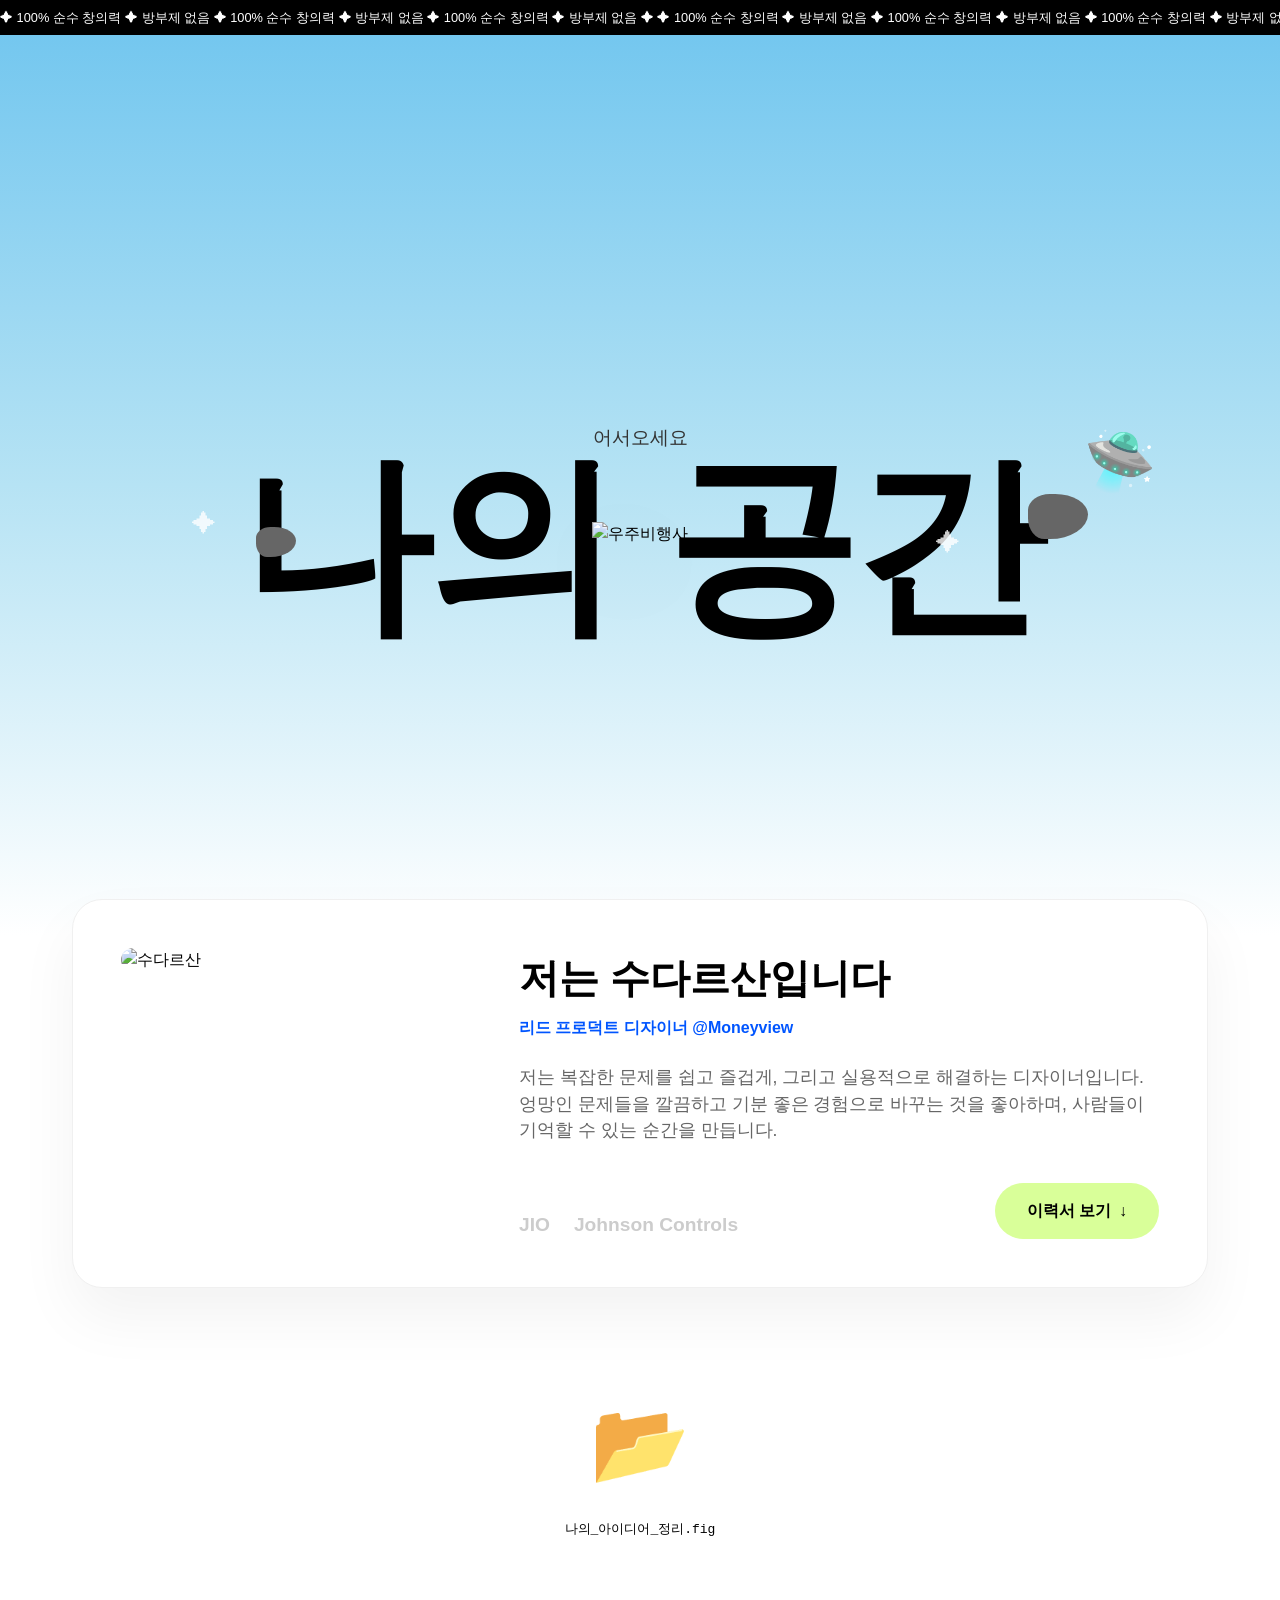
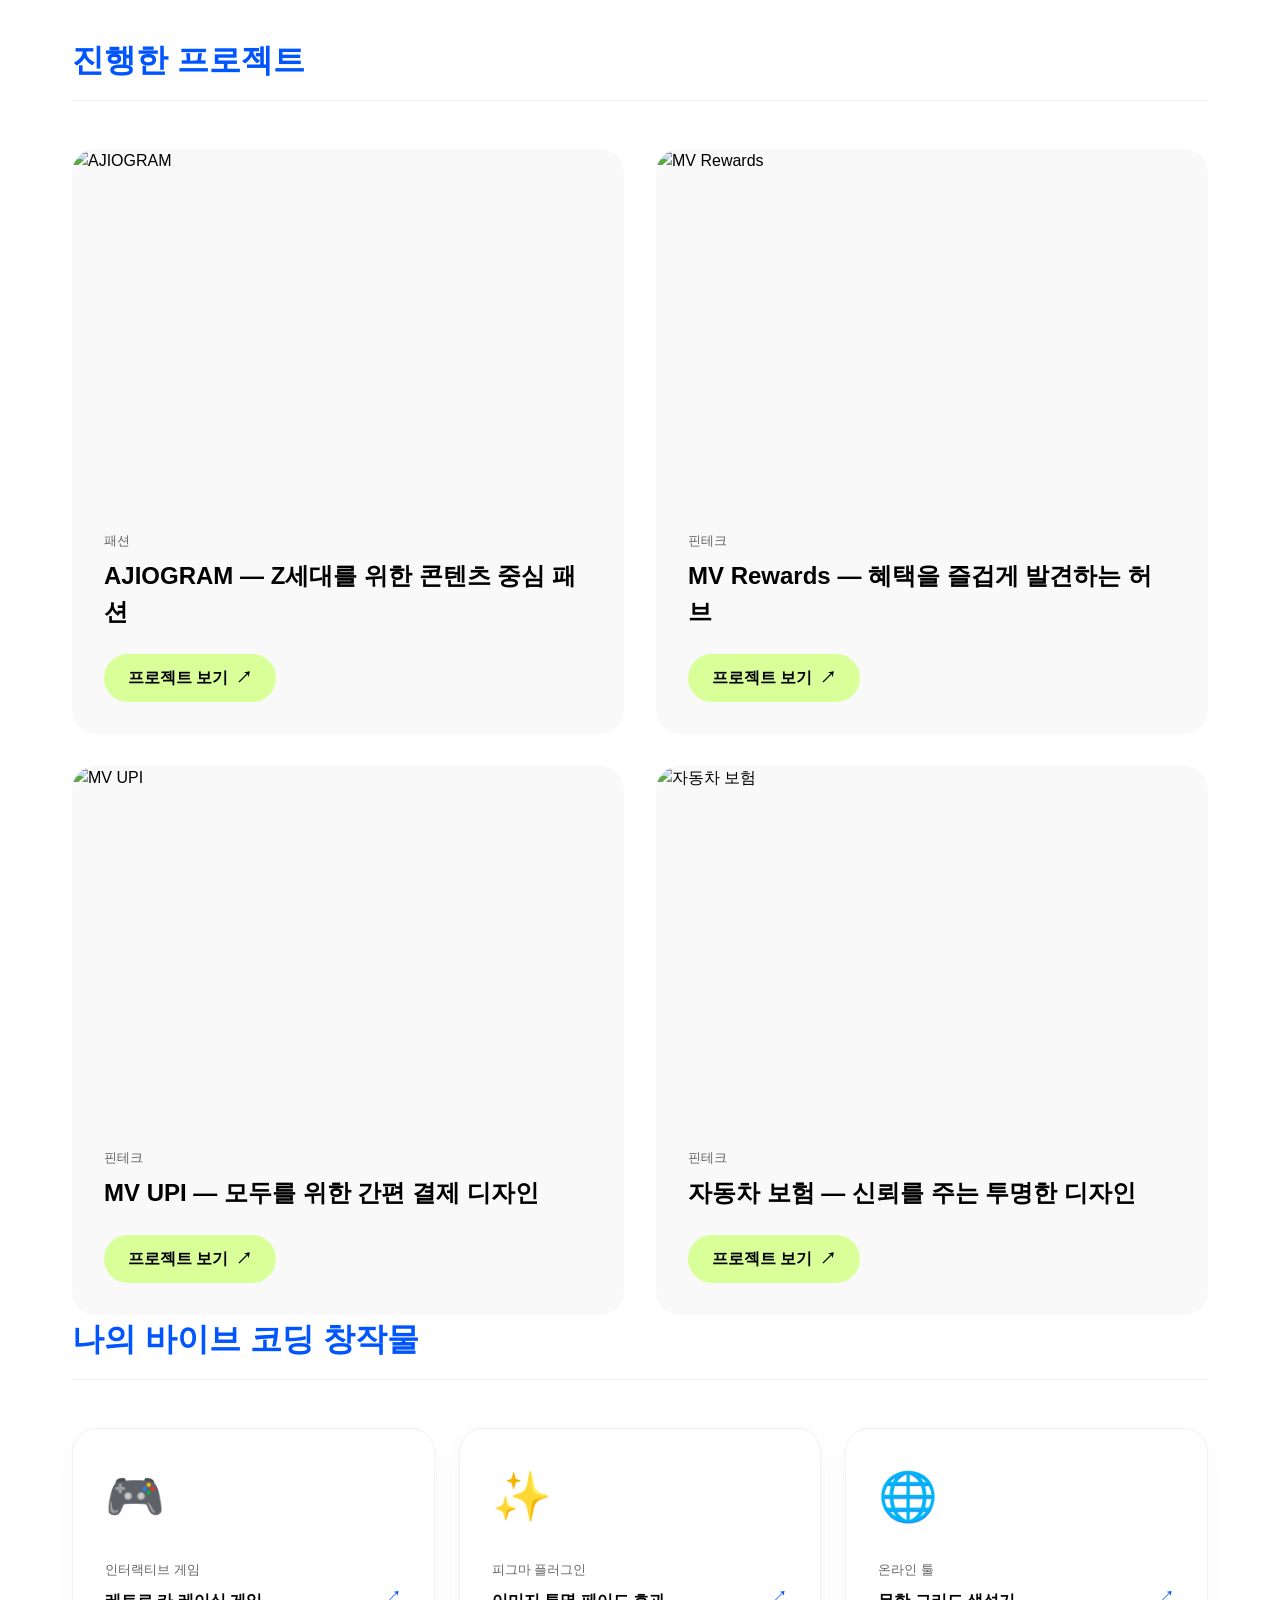
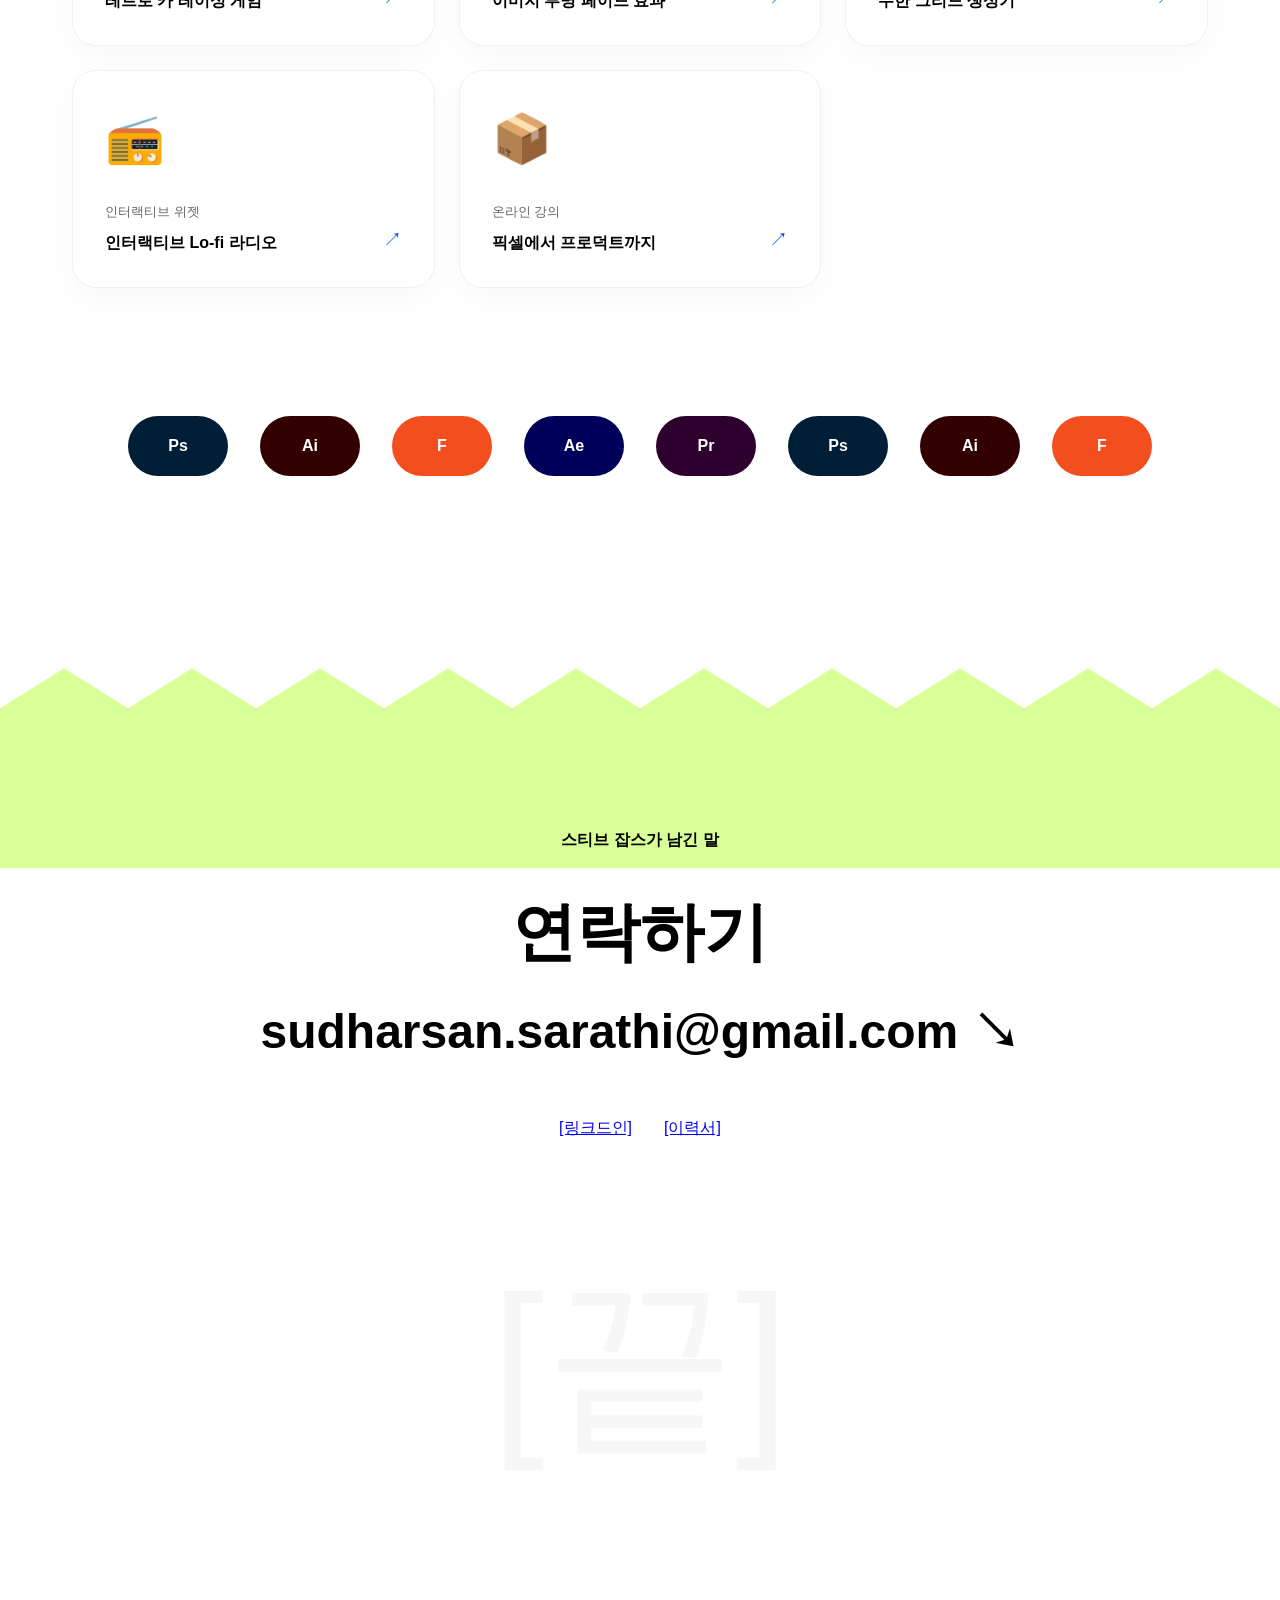
==== index.html @ d62a9621 "Initial commit" ====
<!DOCTYPE html>
<html lang="ko">
<head>
    <meta charset="UTF-8">
    <meta name="viewport" content="width=device-width, initial-scale=1.0">
    <title>수다르산 — 나의 공간</title>
    <!-- Fonts -->
    <link href="https://fonts.cdnfonts.com/css/gmarket-sans" rel="stylesheet">
    <link href="https://cdn.jsdelivr.net/npm/pretendard-std@1.3.9/dist/web/static/pretendard-std.min.css" rel="stylesheet">
    <link rel="stylesheet" href="css/style.css">
</head>
<body>
    <div class="top-marquee">
        <div class="marquee-content">
            ✦ 100% 순수 창의력 ✦ 방부제 없음 ✦ 100% 순수 창의력 ✦ 방부제 없음 ✦ 100% 순수 창의력 ✦ 방부제 없음 ✦
        </div>
    </div>

    <header class="hero">
        <div class="hero-bg">
            <!-- Background Layers -->
            <div class="sky-layer"></div>
            <div class="mountain-layer"></div>
            
            <div class="hero-content">
                <div class="welcome-text">어서오세요</div>
                <h1 class="main-title">나의 공간 <span class="ufo-icon">🛸</span></h1>
                
                <div class="astronaut-wrapper">
                    <img src="https://framerusercontent.com/images/7xW1Iq9jD9N8jXj7j9jD9N8jXj7.jpg" alt="우주비행사" class="astronaut-img">
                    <div class="floating-elements">
                        <div class="rock rock-1"></div>
                        <div class="rock rock-2"></div>
                        <div class="star star-1">✦</div>
                        <div class="star star-2">✦</div>
                    </div>
                </div>
            </div>
        </div>
    </header>

    <main class="content-wrapper">
        <!-- About Card -->
        <section class="about-section">
            <div class="about-card">
                <div class="profile-img-container">
                    <img src="https://framerusercontent.com/images/7xW1Iq9jD9N8jXj7j9jD9N8jXj7.jpg" alt="수다르산" class="profile-img">
                </div>
                <div class="about-info">
                    <h2>저는 수다르산입니다</h2>
                    <p class="role">리드 프로덕트 디자이너 @Moneyview</p>
                    <p class="bio">저는 복잡한 문제를 쉽고 즐겁게, 그리고 실용적으로 해결하는 디자이너입니다. 엉망인 문제들을 깔끔하고 기분 좋은 경험으로 바꾸는 것을 좋아하며, 사람들이 기억할 수 있는 순간을 만듭니다.</p>
                    <div class="about-footer">
                        <div class="partner-logos">
                            <span>JIO</span>
                            <span>Johnson Controls</span>
                        </div>
                        <a href="#" class="btn-resume">이력서 보기 <span class="icon">↓</span></a>
                    </div>
                </div>
            </div>
        </section>

        <!-- Folder Element -->
        <div class="folder-container">
            <div class="folder-icon">📂</div>
            <span class="folder-label">나의_아이디어_정리.fig</span>
        </div>

        <!-- Projects -->
        <section class="projects-section" id="work">
            <h2 class="section-title">진행한 프로젝트</h2>
            <div class="projects-grid">
                <div class="project-card">
                    <div class="project-image-wrapper">
                        <img src="https://images.unsplash.com/photo-1523275335684-37898b6baf30?auto=format&fit=crop&q=80&w=800" alt="AJIOGRAM">
                    </div>
                    <div class="project-details">
                        <span class="category">패션</span>
                        <h3>AJIOGRAM — Z세대를 위한 콘텐츠 중심 패션</h3>
                        <a href="#" class="btn-project">프로젝트 보기 <span class="icon">↗</span></a>
                    </div>
                </div>
                <div class="project-card">
                    <div class="project-image-wrapper">
                        <img src="https://images.unsplash.com/photo-1556742049-0cfed4f6a45d?auto=format&fit=crop&q=80&w=800" alt="MV Rewards">
                    </div>
                    <div class="project-details">
                        <span class="category">핀테크</span>
                        <h3>MV Rewards — 혜택을 즐겁게 발견하는 허브</h3>
                        <a href="#" class="btn-project">프로젝트 보기 <span class="icon">↗</span></a>
                    </div>
                </div>
                <!-- Row 2 -->
                <div class="project-card">
                    <div class="project-image-wrapper">
                        <img src="https://images.unsplash.com/photo-1563986768609-322da13575f3?auto=format&fit=crop&q=80&w=800" alt="MV UPI">
                    </div>
                    <div class="project-details">
                        <span class="category">핀테크</span>
                        <h3>MV UPI — 모두를 위한 간편 결제 디자인</h3>
                        <a href="#" class="btn-project">프로젝트 보기 <span class="icon">↗</span></a>
                    </div>
                </div>
                <div class="project-card">
                    <div class="project-image-wrapper">
                        <img src="https://images.unsplash.com/photo-1450101499163-c8848c66ca85?auto=format&fit=crop&q=80&w=800" alt="자동차 보험">
                    </div>
                    <div class="project-details">
                        <span class="category">핀테크</span>
                        <h3>자동차 보험 — 신뢰를 주는 투명한 디자인</h3>
                        <a href="#" class="btn-project">프로젝트 보기 <span class="icon">↗</span></a>
                    </div>
                </div>
            </div>
        </section>

        <!-- Creations -->
        <section class="creations-section">
            <h2 class="section-title">나의 바이브 코딩 창작물</h2>
            <div class="creations-grid">
                <div class="creation-card">
                    <div class="creation-img">🎮</div>
                    <span class="type">인터랙티브 게임</span>
                    <h4>레트로 카 레이싱 게임</h4>
                    <span class="icon-link">↗</span>
                </div>
                <div class="creation-card">
                    <div class="creation-img">✨</div>
                    <span class="type">피그마 플러그인</span>
                    <h4>이미지 투명 페이드 효과</h4>
                    <span class="icon-link">↗</span>
                </div>
                <div class="creation-card">
                    <div class="creation-img">🌐</div>
                    <span class="type">온라인 툴</span>
                    <h4>무한 그리드 생성기</h4>
                    <span class="icon-link">↗</span>
                </div>
                <div class="creation-card">
                    <div class="creation-img">📻</div>
                    <span class="type">인터랙티브 위젯</span>
                    <h4>인터랙티브 Lo-fi 라디오</h4>
                    <span class="icon-link">↗</span>
                </div>
                <div class="creation-card">
                    <div class="creation-img">📦</div>
                    <span class="type">온라인 강의</span>
                    <h4>픽셀에서 프로덕트까지</h4>
                    <span class="icon-link">↗</span>
                </div>
            </div>
        </section>

        <!-- Software Marquee -->
        <div class="software-marquee">
            <div class="curved-marquee">
                <div class="software-item ps">Ps</div>
                <div class="software-item ai">Ai</div>
                <div class="software-item figma">F</div>
                <div class="software-item ae">Ae</div>
                <div class="software-item pr">Pr</div>
                <div class="software-item ps">Ps</div>
                <div class="software-item ai">Ai</div>
                <div class="software-item figma">F</div>
            </div>
        </div>
    </main>

    <footer class="footer">
        <div class="footer-top-text">스티브 잡스가 남긴 말</div>
        <div class="footer-connect">
            <h2>연락하기</h2>
            <a href="mailto:sudharsan.sarathi@gmail.com" class="email-link">sudharsan.sarathi@gmail.com <span class="arrow">↘</span></a>
            <div class="footer-links">
                <a href="#">[링크드인]</a>
                <a href="#">[이력서]</a>
            </div>
        </div>
        <div class="footer-watermark">[끝]</div>
    </footer>

    <script src="js/script.js"></script>
</body>
</html>
---- css/style.css ----
:root {
    --bg-primary: #ffffff;
    --accent-blue: #0055FF;
    --accent-green: #D9FF99;
    --text-dark: #000000;
    --text-muted: #666666;
    --font-heading: 'Gmarket Sans', sans-serif;
    --font-body: 'Pretendard Std', sans-serif;
}

* {
    margin: 0;
    padding: 0;
    box-sizing: border-box;
    -webkit-font-smoothing: antialiased;
}

body {
    background-color: var(--bg-primary);
    color: var(--text-dark);
    font-family: var(--font-body);
    line-height: 1.5;
    overflow-x: hidden;
}

/* Top Marquee */
.top-marquee {
    background: #000;
    color: #fff;
    padding: 0.5rem 0;
    font-size: 0.8rem;
    overflow: hidden;
    white-space: nowrap;
}

.marquee-content {
    display: inline-block;
    animation: scroll 20s linear infinite;
}

@keyframes scroll {
    from { transform: translateX(0); }
    to { transform: translateX(-50%); }
}

/* Hero Section */
.hero {
    height: 100vh;
    position: relative;
    overflow: hidden;
    background: #A0D8EF; /* Sky color base */
}

.hero-bg {
    height: 100%;
    width: 100%;
    position: relative;
    display: flex;
    align-items: center;
    justify-content: center;
}

.sky-layer {
    position: absolute;
    top: 0;
    left: 0;
    width: 100%;
    height: 100%;
    background: linear-gradient(to bottom, #74C7EF 0%, #B6E3F4 50%, #ffffff 100%);
    z-index: 1;
}

.mountain-layer {
    position: absolute;
    bottom: 0;
    left: 0;
    width: 100%;
    height: 40%;
    background: url('https://framerusercontent.com/images/3tW8jXj7j9jD9N8jXj7j9jD9N8j.png') center bottom/cover no-repeat;
    z-index: 2;
    opacity: 0.8;
}

.hero-content {
    position: relative;
    z-index: 5;
    text-align: center;
    width: 100%;
}

.welcome-text {
    font-size: 1.2rem;
    font-weight: 500;
    margin-bottom: 1rem;
    color: #333;
}

.main-title {
    font-family: var(--font-heading);
    font-size: clamp(4rem, 15vw, 12rem);
    letter-spacing: -0.02em;
    line-height: 0.8;
    margin-bottom: 0;
    color: #000;
    position: relative;
    z-index: 4; /* Behind astronaut wrapper */
    pointer-events: none;
}

.ufo-icon {
    position: absolute;
    top: -20%;
    right: 10%;
    font-size: 0.3em;
    animation: ufo-float 4s ease-in-out infinite;
}

.astronaut-wrapper {
    position: relative;
    z-index: 6; /* In front of main-title */
    margin-top: -100px; /* Overlap with text */
}

.astronaut-img {
    width: clamp(250px, 40vw, 500px);
    height: auto;
    filter: drop-shadow(0 30px 50px rgba(0,0,0,0.15));
    animation: astronaut-float 6s ease-in-out infinite;
}

/* Floating Elements */
.floating-elements {
    position: absolute;
    top: 0;
    left: 0;
    width: 100%;
    height: 100%;
    pointer-events: none;
}

.rock {
    position: absolute;
    background: #666;
    border-radius: 40% 60% 70% 30% / 40% 50% 60% 50%;
}

.rock-1 {
    width: 40px;
    height: 30px;
    top: 20%;
    left: 20%;
    animation: rock-float 8s ease-in-out infinite;
}

.rock-2 {
    width: 60px;
    height: 45px;
    bottom: 30%;
    right: 15%;
    animation: rock-float 10s ease-in-out infinite reverse;
}

.star {
    position: absolute;
    color: #fff;
    font-size: 1.5rem;
    opacity: 0.8;
}

.star-1 { top: 10%; right: 25%; animation: pulse 3s ease-in-out infinite; }
.star-2 { bottom: 20%; left: 15%; animation: pulse 4s ease-in-out infinite 1s; }

/* Animations */
@keyframes astronaut-float {
    0%, 100% { transform: translateY(0) rotate(-2deg); }
    50% { transform: translateY(-30px) rotate(2deg); }
}

@keyframes ufo-float {
    0%, 100% { transform: translate(0, 0) rotate(-15deg); }
    33% { transform: translate(10px, -10px) rotate(-10deg); }
    66% { transform: translate(-10px, 5px) rotate(-20deg); }
}

@keyframes rock-float {
    0%, 100% { transform: translate(0, 0) scale(1); }
    50% { transform: translate(20px, -20px) scale(1.1); }
}

@keyframes pulse {
    0%, 100% { opacity: 0.3; transform: scale(0.8); }
    50% { opacity: 1; transform: scale(1.2); }
}

/* About Card */
.content-wrapper {
    max-width: 1200px;
    margin: 0 auto;
    padding: 4rem 2rem;
}

.about-section {
    margin-top: -100px;
    position: relative;
    z-index: 20;
}

.about-card {
    background: #fff;
    border-radius: 30px;
    padding: 3rem;
    display: grid;
    grid-template-columns: 350px 1fr;
    gap: 3rem;
    box-shadow: 0 30px 60px rgba(0,0,0,0.05);
    border: 1px solid #f0f0f0;
}

.profile-img-container img {
    width: 100%;
    height: 100%;
    object-fit: cover;
    border-radius: 20px;
}

.about-info h2 {
    font-family: var(--font-heading);
    font-size: 2.5rem;
    margin-bottom: 0.5rem;
}

.role {
    color: var(--accent-blue);
    font-weight: 600;
    margin-bottom: 1.5rem;
}

.bio {
    font-size: 1.1rem;
    color: var(--text-muted);
    margin-bottom: 2.5rem;
}

.about-footer {
    display: flex;
    justify-content: space-between;
    align-items: flex-end;
}

.partner-logos {
    display: flex;
    gap: 1.5rem;
    color: #ccc;
    font-weight: 700;
    font-size: 1.2rem;
}

.btn-resume {
    background: var(--accent-green);
    color: #000;
    padding: 1rem 2rem;
    border-radius: 100px;
    text-decoration: none;
    font-weight: 700;
    display: flex;
    align-items: center;
    gap: 0.5rem;
}

/* Folder Element */
.folder-container {
    display: flex;
    flex-direction: column;
    align-items: center;
    margin: 6rem 0;
}

.folder-icon {
    font-size: 5rem;
    margin-bottom: 1rem;
}

.folder-label {
    font-family: monospace;
    font-weight: 500;
}

/* Projects */
.section-title {
    font-family: var(--font-heading);
    color: var(--accent-blue);
    font-size: 2rem;
    margin-bottom: 3rem;
    border-bottom: 1px solid #eee;
    padding-bottom: 1rem;
}

.projects-grid {
    display: grid;
    grid-template-columns: 1fr 1fr;
    gap: 2rem;
}

.project-card {
    background: #f9f9f9;
    border-radius: 24px;
    overflow: hidden;
    transition: transform 0.3s ease;
}

.project-card:hover {
    transform: translateY(-10px);
}

.project-image-wrapper {
    height: 350px;
    overflow: hidden;
}

.project-image-wrapper img {
    width: 100%;
    height: 100%;
    object-fit: cover;
}

.project-details {
    padding: 2rem;
}

.category {
    font-size: 0.8rem;
    color: var(--text-muted);
    text-transform: uppercase;
    display: block;
    margin-bottom: 0.5rem;
}

.project-details h3 {
    font-family: var(--font-heading);
    font-size: 1.5rem;
    margin-bottom: 1.5rem;
}

.btn-project {
    background: var(--accent-green);
    color: #000;
    padding: 0.75rem 1.5rem;
    border-radius: 100px;
    text-decoration: none;
    font-weight: 700;
    display: inline-flex;
    align-items: center;
    gap: 0.5rem;
}

/* Creations */
.creations-grid {
    display: grid;
    grid-template-columns: repeat(3, 1fr);
    gap: 1.5rem;
}

.creation-card {
    background: #fff;
    padding: 2rem;
    border-radius: 24px;
    box-shadow: 0 10px 30px rgba(0,0,0,0.03);
    position: relative;
    border: 1px solid #f0f0f0;
}

.creation-img {
    font-size: 3rem;
    margin-bottom: 1.5rem;
}

.creation-card .type {
    font-size: 0.8rem;
    color: var(--text-muted);
}

.creation-card h4 {
    font-family: var(--font-heading);
    margin-top: 0.5rem;
}

.icon-link {
    position: absolute;
    bottom: 2rem;
    right: 2rem;
    font-size: 1.2rem;
    color: var(--accent-blue);
}

/* Software Marquee */
.software-marquee {
    margin: 8rem 0;
    overflow: hidden;
}

.curved-marquee {
    display: flex;
    justify-content: center;
    gap: 2rem;
    flex-wrap: nowrap;
    animation: scroll-software 30s linear infinite;
}

.software-item {
    min-width: 100px;
    height: 60px;
    border-radius: 100px;
    display: flex;
    align-items: center;
    justify-content: center;
    font-weight: 700;
    color: #fff;
}

.ps { background: #001E36; }
.ai { background: #330000; }
.figma { background: #F24E1E; }
.ae { background: #00005B; }
.pr { background: #2D002D; }

@keyframes scroll-software {
    from { transform: translateX(0); }
    to { transform: translateX(-50%); }
}

/* Footer */
.footer {
    background: #fff;
    padding: 10rem 2rem;
    text-align: center;
    position: relative;
}

.footer::before {
    content: '';
    position: absolute;
    top: 0;
    left: 0;
    width: 100%;
    height: 200px;
    background: var(--accent-green);
    clip-path: polygon(0 20%, 5% 0, 10% 20%, 15% 0, 20% 20%, 25% 0, 30% 20%, 35% 0, 40% 20%, 45% 0, 50% 20%, 55% 0, 60% 20%, 65% 0, 70% 20%, 75% 0, 80% 20%, 85% 0, 90% 20%, 95% 0, 100% 20%, 100% 100%, 0 100%);
    z-index: 1;
}

.footer-top-text {
    font-weight: 600;
    margin-bottom: 2rem;
    position: relative;
    z-index: 10;
}

.footer-connect {
    position: relative;
    z-index: 10;
}

.footer-connect h2 {
    font-family: var(--font-heading);
    font-size: 4rem;
    margin-bottom: 1rem;
}

.email-link {
    font-size: clamp(1.5rem, 4vw, 3rem);
    color: #000;
    text-decoration: none;
    font-weight: 700;
    display: block;
    margin-bottom: 3rem;
}

.footer-links {
    display: flex;
    justify-content: center;
    gap: 2rem;
    color: var(--text-muted);
}

.footer-watermark {
    font-family: var(--font-heading);
    font-size: 15vw;
    color: rgba(0,0,0,0.03);
    text-transform: uppercase;
    margin-top: 5rem;
    user-select: none;
}

/* Responsive */
@media (max-width: 900px) {
    .about-card { grid-template-columns: 1fr; }
    .projects-grid { grid-template-columns: 1fr; }
    .creations-grid { grid-template-columns: 1fr 1fr; }
}
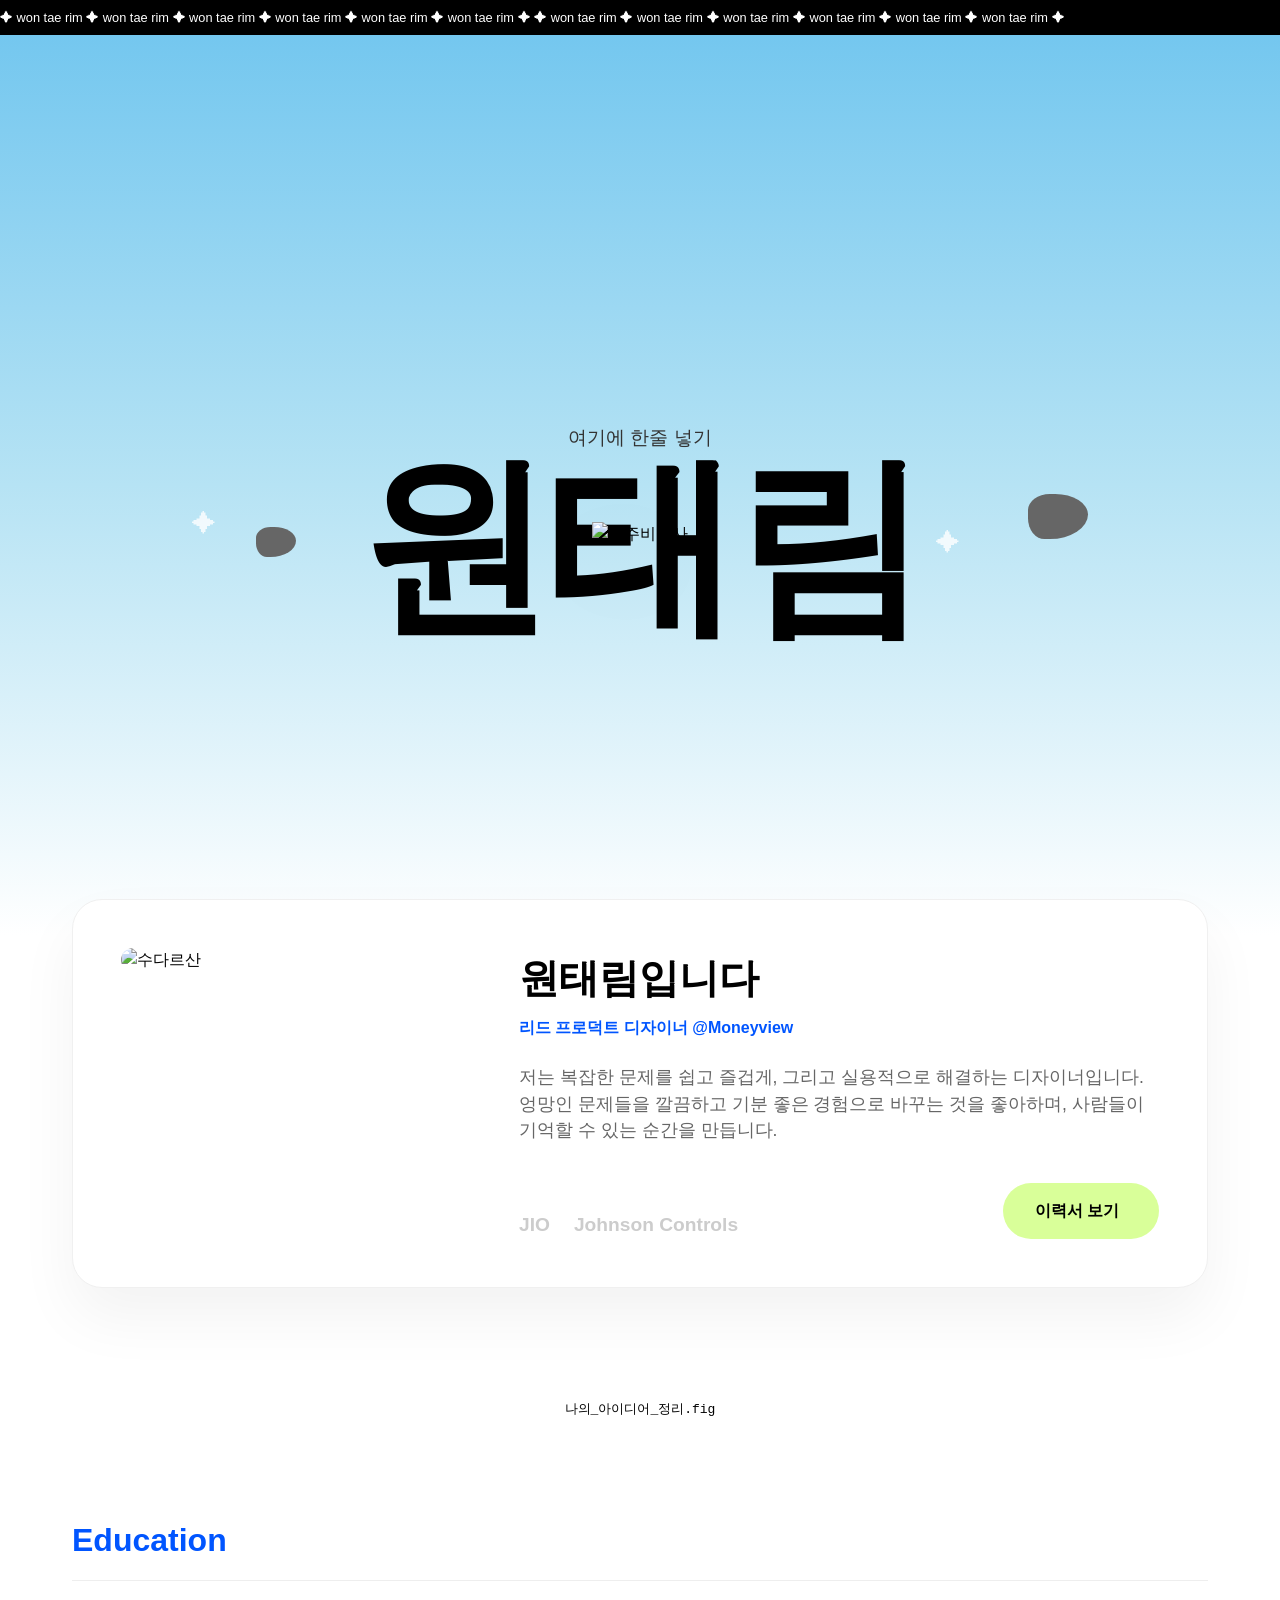
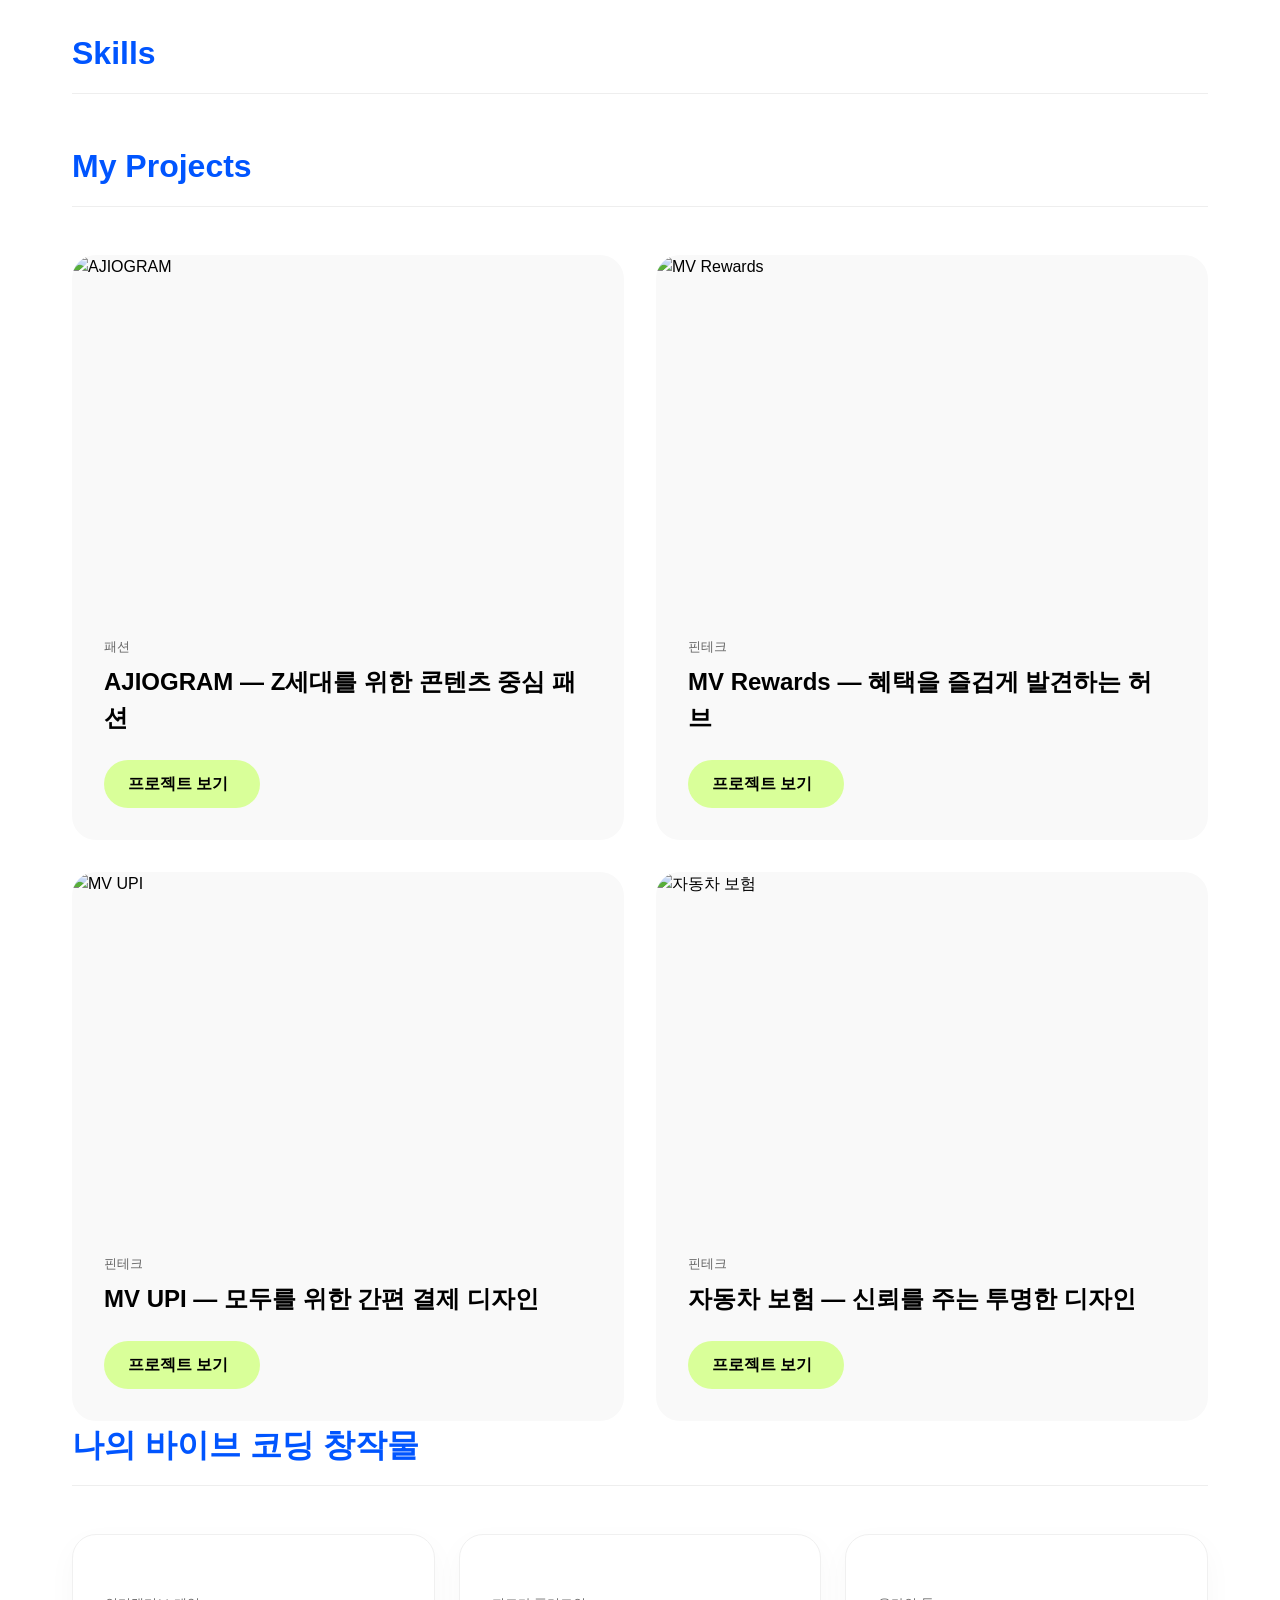
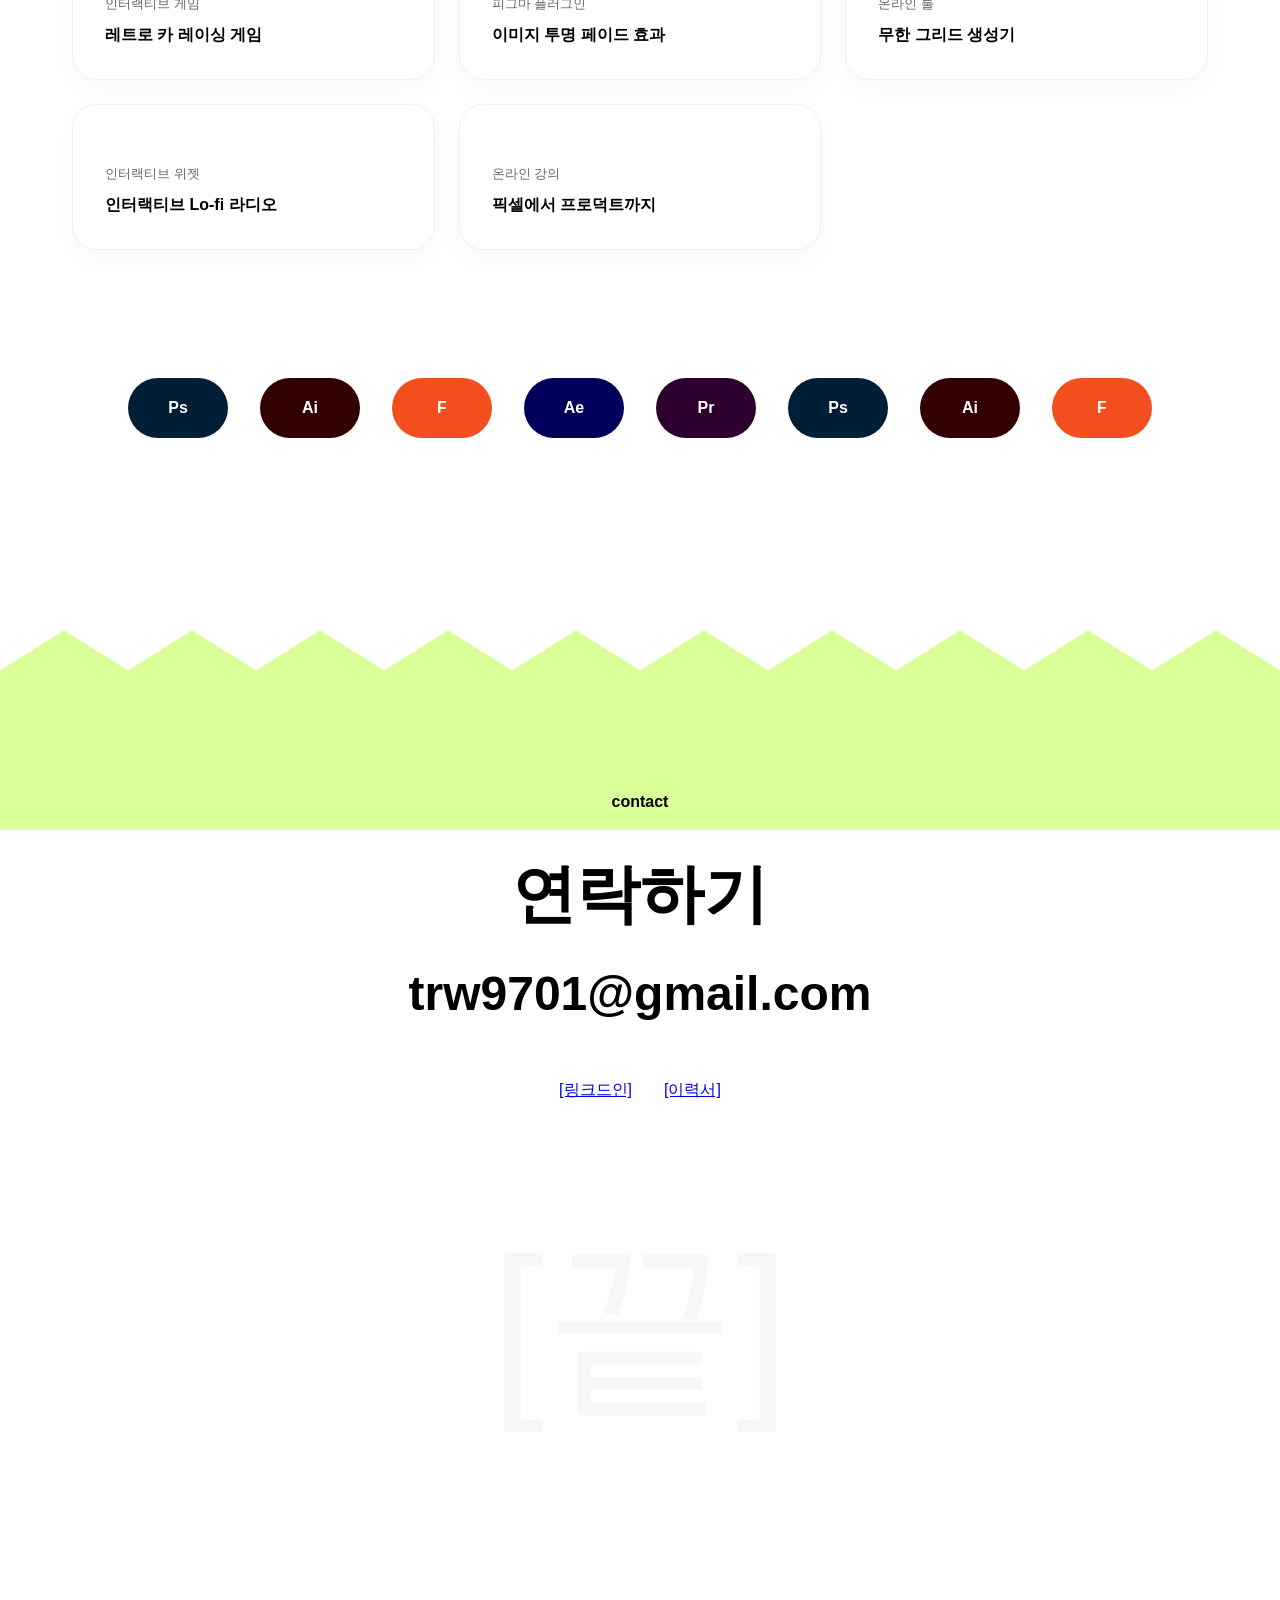
==== commit ad30cce1: "Update GEMINI.md to Korean and replace icons with Font Awesome 7.0.1" ====
--- a/index.html
+++ b/index.html
@@ -3,16 +3,17 @@
 <head>
     <meta charset="UTF-8">
     <meta name="viewport" content="width=device-width, initial-scale=1.0">
-    <title>수다르산 — 나의 공간</title>
+    <title>won tae rim portfolio</title>
     <!-- Fonts -->
     <link href="https://fonts.cdnfonts.com/css/gmarket-sans" rel="stylesheet">
     <link href="https://cdn.jsdelivr.net/npm/pretendard-std@1.3.9/dist/web/static/pretendard-std.min.css" rel="stylesheet">
+    <link rel="stylesheet" href="https://cdnjs.cloudflare.com/ajax/libs/font-awesome/7.0.1/css/all.min.css">
     <link rel="stylesheet" href="css/style.css">
 </head>
 <body>
     <div class="top-marquee">
         <div class="marquee-content">
-            ✦ 100% 순수 창의력 ✦ 방부제 없음 ✦ 100% 순수 창의력 ✦ 방부제 없음 ✦ 100% 순수 창의력 ✦ 방부제 없음 ✦
+            ✦ won tae rim ✦ won tae rim ✦ won tae rim ✦ won tae rim ✦ won tae rim ✦ won tae rim ✦
         </div>
     </div>
 
@@ -23,8 +24,8 @@
             <div class="mountain-layer"></div>
             
             <div class="hero-content">
-                <div class="welcome-text">어서오세요</div>
-                <h1 class="main-title">나의 공간 <span class="ufo-icon">🛸</span></h1>
+                <div class="welcome-text">여기에 한줄 넣기</div>
+                <h1 class="main-title">원태림 <span class="ufo-icon"><i class="fa-solid fa-user-astronaut"></i></span></h1>
                 
                 <div class="astronaut-wrapper">
                     <img src="https://framerusercontent.com/images/7xW1Iq9jD9N8jXj7j9jD9N8jXj7.jpg" alt="우주비행사" class="astronaut-img">
@@ -39,15 +40,15 @@
         </div>
     </header>
 
+    <!-- About Card  소개글-->
     <main class="content-wrapper">
-        <!-- About Card -->
         <section class="about-section">
             <div class="about-card">
                 <div class="profile-img-container">
                     <img src="https://framerusercontent.com/images/7xW1Iq9jD9N8jXj7j9jD9N8jXj7.jpg" alt="수다르산" class="profile-img">
                 </div>
                 <div class="about-info">
-                    <h2>저는 수다르산입니다</h2>
+                    <h2>원태림입니다</h2>
                     <p class="role">리드 프로덕트 디자이너 @Moneyview</p>
                     <p class="bio">저는 복잡한 문제를 쉽고 즐겁게, 그리고 실용적으로 해결하는 디자이너입니다. 엉망인 문제들을 깔끔하고 기분 좋은 경험으로 바꾸는 것을 좋아하며, 사람들이 기억할 수 있는 순간을 만듭니다.</p>
                     <div class="about-footer">
@@ -55,7 +56,7 @@
                             <span>JIO</span>
                             <span>Johnson Controls</span>
                         </div>
-                        <a href="#" class="btn-resume">이력서 보기 <span class="icon">↓</span></a>
+                        <a href="#" class="btn-resume">이력서 보기 <span class="icon"><i class="fa-solid fa-download"></i></span></a>
                     </div>
                 </div>
             </div>
@@ -63,13 +64,25 @@
 
         <!-- Folder Element -->
         <div class="folder-container">
-            <div class="folder-icon">📂</div>
+            <div class="folder-icon"><i class="fa-solid fa-folder-open"></i></div>
             <span class="folder-label">나의_아이디어_정리.fig</span>
+        </div>
+        
+        <!-- education -->
+        <div class="edu">
+            <h2 class="section-title">Education</h2>
+            
+        </div>
+
+        <!-- skills -->
+        <div class="skill">
+            <h2 class="section-title">Skills</h2>
+
         </div>
 
         <!-- Projects -->
         <section class="projects-section" id="work">
-            <h2 class="section-title">진행한 프로젝트</h2>
+            <h2 class="section-title">My Projects</h2>
             <div class="projects-grid">
                 <div class="project-card">
                     <div class="project-image-wrapper">
@@ -78,7 +91,7 @@
                     <div class="project-details">
                         <span class="category">패션</span>
                         <h3>AJIOGRAM — Z세대를 위한 콘텐츠 중심 패션</h3>
-                        <a href="#" class="btn-project">프로젝트 보기 <span class="icon">↗</span></a>
+                        <a href="#" class="btn-project">프로젝트 보기 <span class="icon"><i class="fa-solid fa-arrow-up-right-from-square"></i></span></a>
                     </div>
                 </div>
                 <div class="project-card">
@@ -88,7 +101,7 @@
                     <div class="project-details">
                         <span class="category">핀테크</span>
                         <h3>MV Rewards — 혜택을 즐겁게 발견하는 허브</h3>
-                        <a href="#" class="btn-project">프로젝트 보기 <span class="icon">↗</span></a>
+                        <a href="#" class="btn-project">프로젝트 보기 <span class="icon"><i class="fa-solid fa-arrow-up-right-from-square"></i></span></a>
                     </div>
                 </div>
                 <!-- Row 2 -->
@@ -99,7 +112,7 @@
                     <div class="project-details">
                         <span class="category">핀테크</span>
                         <h3>MV UPI — 모두를 위한 간편 결제 디자인</h3>
-                        <a href="#" class="btn-project">프로젝트 보기 <span class="icon">↗</span></a>
+                        <a href="#" class="btn-project">프로젝트 보기 <span class="icon"><i class="fa-solid fa-arrow-up-right-from-square"></i></span></a>
                     </div>
                 </div>
                 <div class="project-card">
@@ -109,7 +122,7 @@
                     <div class="project-details">
                         <span class="category">핀테크</span>
                         <h3>자동차 보험 — 신뢰를 주는 투명한 디자인</h3>
-                        <a href="#" class="btn-project">프로젝트 보기 <span class="icon">↗</span></a>
+                        <a href="#" class="btn-project">프로젝트 보기 <span class="icon"><i class="fa-solid fa-arrow-up-right-from-square"></i></span></a>
                     </div>
                 </div>
             </div>
@@ -120,34 +133,34 @@
             <h2 class="section-title">나의 바이브 코딩 창작물</h2>
             <div class="creations-grid">
                 <div class="creation-card">
-                    <div class="creation-img">🎮</div>
+                    <div class="creation-img"><i class="fa-solid fa-gamepad"></i></div>
                     <span class="type">인터랙티브 게임</span>
                     <h4>레트로 카 레이싱 게임</h4>
-                    <span class="icon-link">↗</span>
+                    <span class="icon-link"><i class="fa-solid fa-arrow-up-right-from-square"></i></span>
                 </div>
                 <div class="creation-card">
-                    <div class="creation-img">✨</div>
+                    <div class="creation-img"><i class="fa-solid fa-wand-sparkles"></i></div>
                     <span class="type">피그마 플러그인</span>
                     <h4>이미지 투명 페이드 효과</h4>
-                    <span class="icon-link">↗</span>
+                    <span class="icon-link"><i class="fa-solid fa-arrow-up-right-from-square"></i></span>
                 </div>
                 <div class="creation-card">
-                    <div class="creation-img">🌐</div>
+                    <div class="creation-img"><i class="fa-solid fa-globe"></i></div>
                     <span class="type">온라인 툴</span>
                     <h4>무한 그리드 생성기</h4>
-                    <span class="icon-link">↗</span>
+                    <span class="icon-link"><i class="fa-solid fa-arrow-up-right-from-square"></i></span>
                 </div>
                 <div class="creation-card">
-                    <div class="creation-img">📻</div>
+                    <div class="creation-img"><i class="fa-solid fa-radio"></i></div>
                     <span class="type">인터랙티브 위젯</span>
                     <h4>인터랙티브 Lo-fi 라디오</h4>
-                    <span class="icon-link">↗</span>
+                    <span class="icon-link"><i class="fa-solid fa-arrow-up-right-from-square"></i></span>
                 </div>
                 <div class="creation-card">
-                    <div class="creation-img">📦</div>
+                    <div class="creation-img"><i class="fa-solid fa-box-archive"></i></div>
                     <span class="type">온라인 강의</span>
                     <h4>픽셀에서 프로덕트까지</h4>
-                    <span class="icon-link">↗</span>
+                    <span class="icon-link"><i class="fa-solid fa-arrow-up-right-from-square"></i></span>
                 </div>
             </div>
         </section>
@@ -168,10 +181,10 @@
     </main>
 
     <footer class="footer">
-        <div class="footer-top-text">스티브 잡스가 남긴 말</div>
+        <div class="footer-top-text">contact</div>
         <div class="footer-connect">
             <h2>연락하기</h2>
-            <a href="mailto:sudharsan.sarathi@gmail.com" class="email-link">sudharsan.sarathi@gmail.com <span class="arrow">↘</span></a>
+            <a href="mailto:sudharsan.sarathi@gmail.com" class="email-link">trw9701@gmail.com <span class="arrow"><i class="fa-solid fa-arrow-down"></i></span></a>
             <div class="footer-links">
                 <a href="#">[링크드인]</a>
                 <a href="#">[이력서]</a>
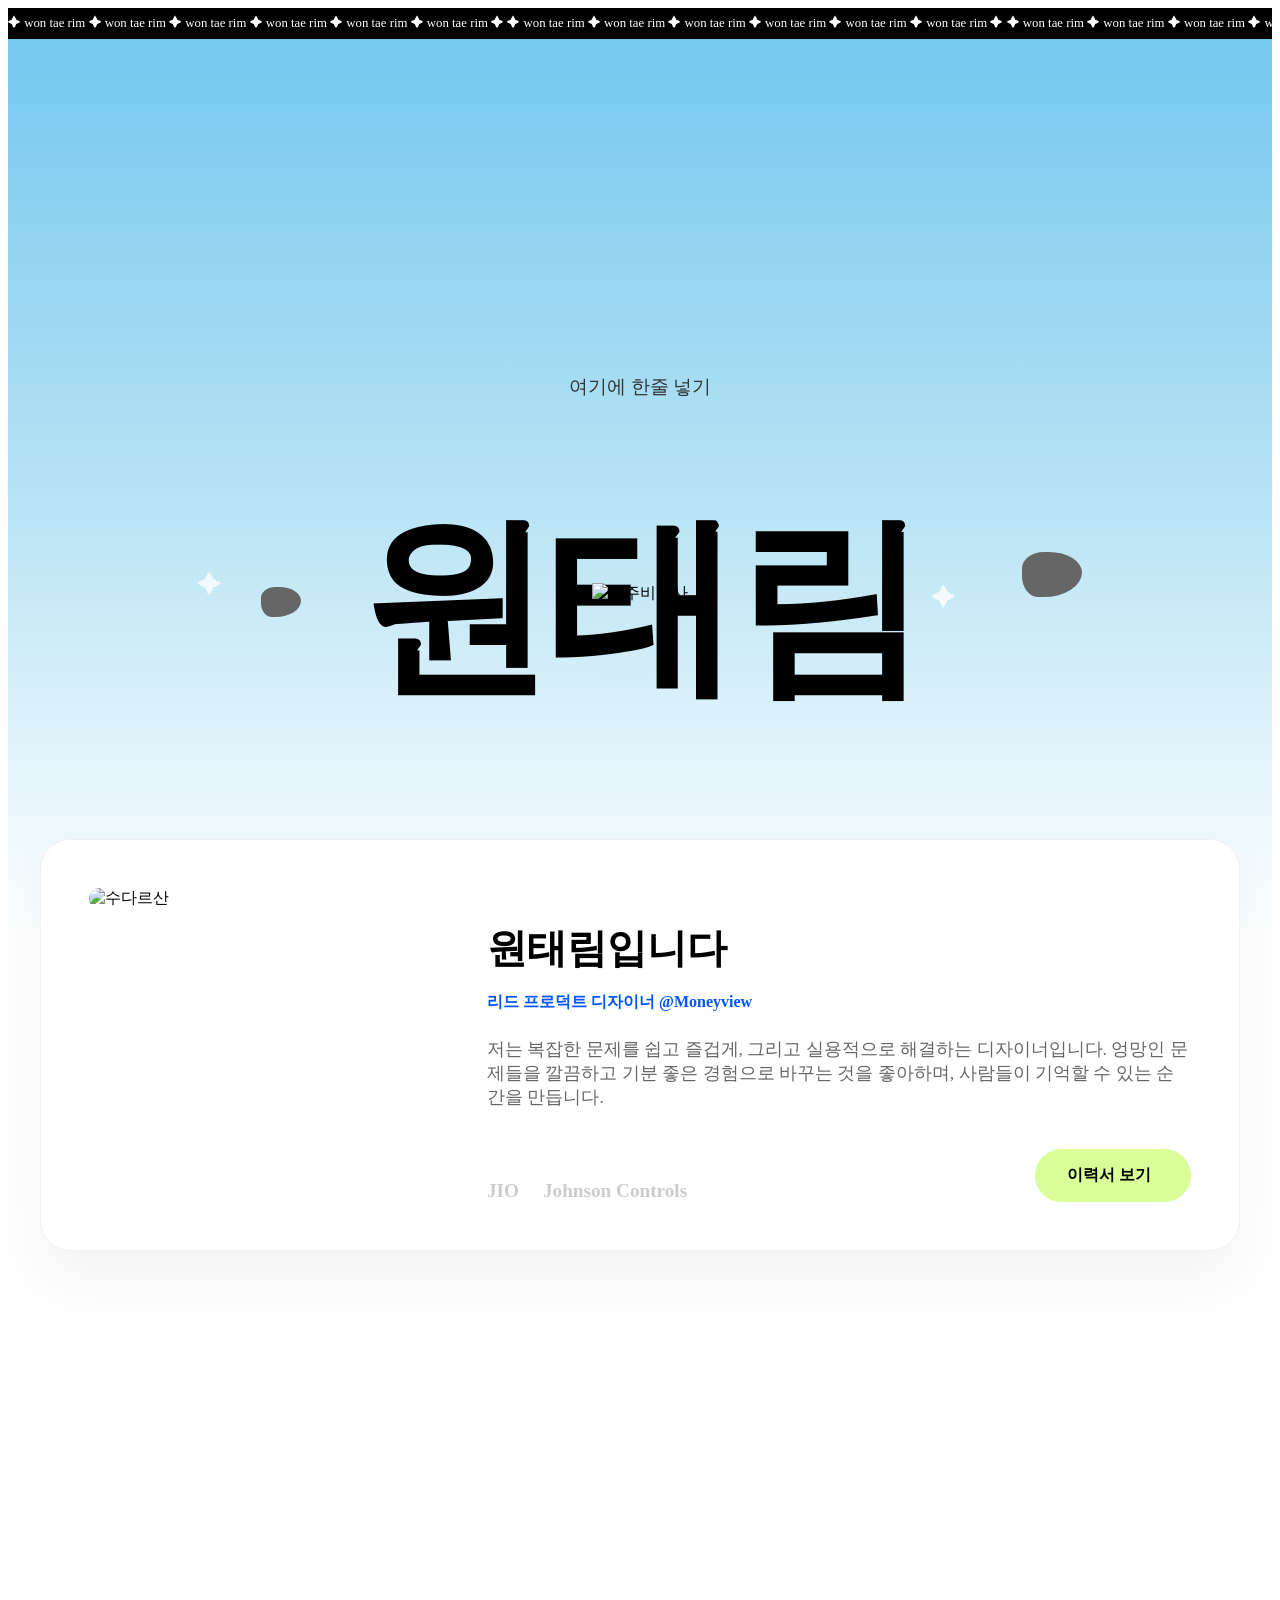
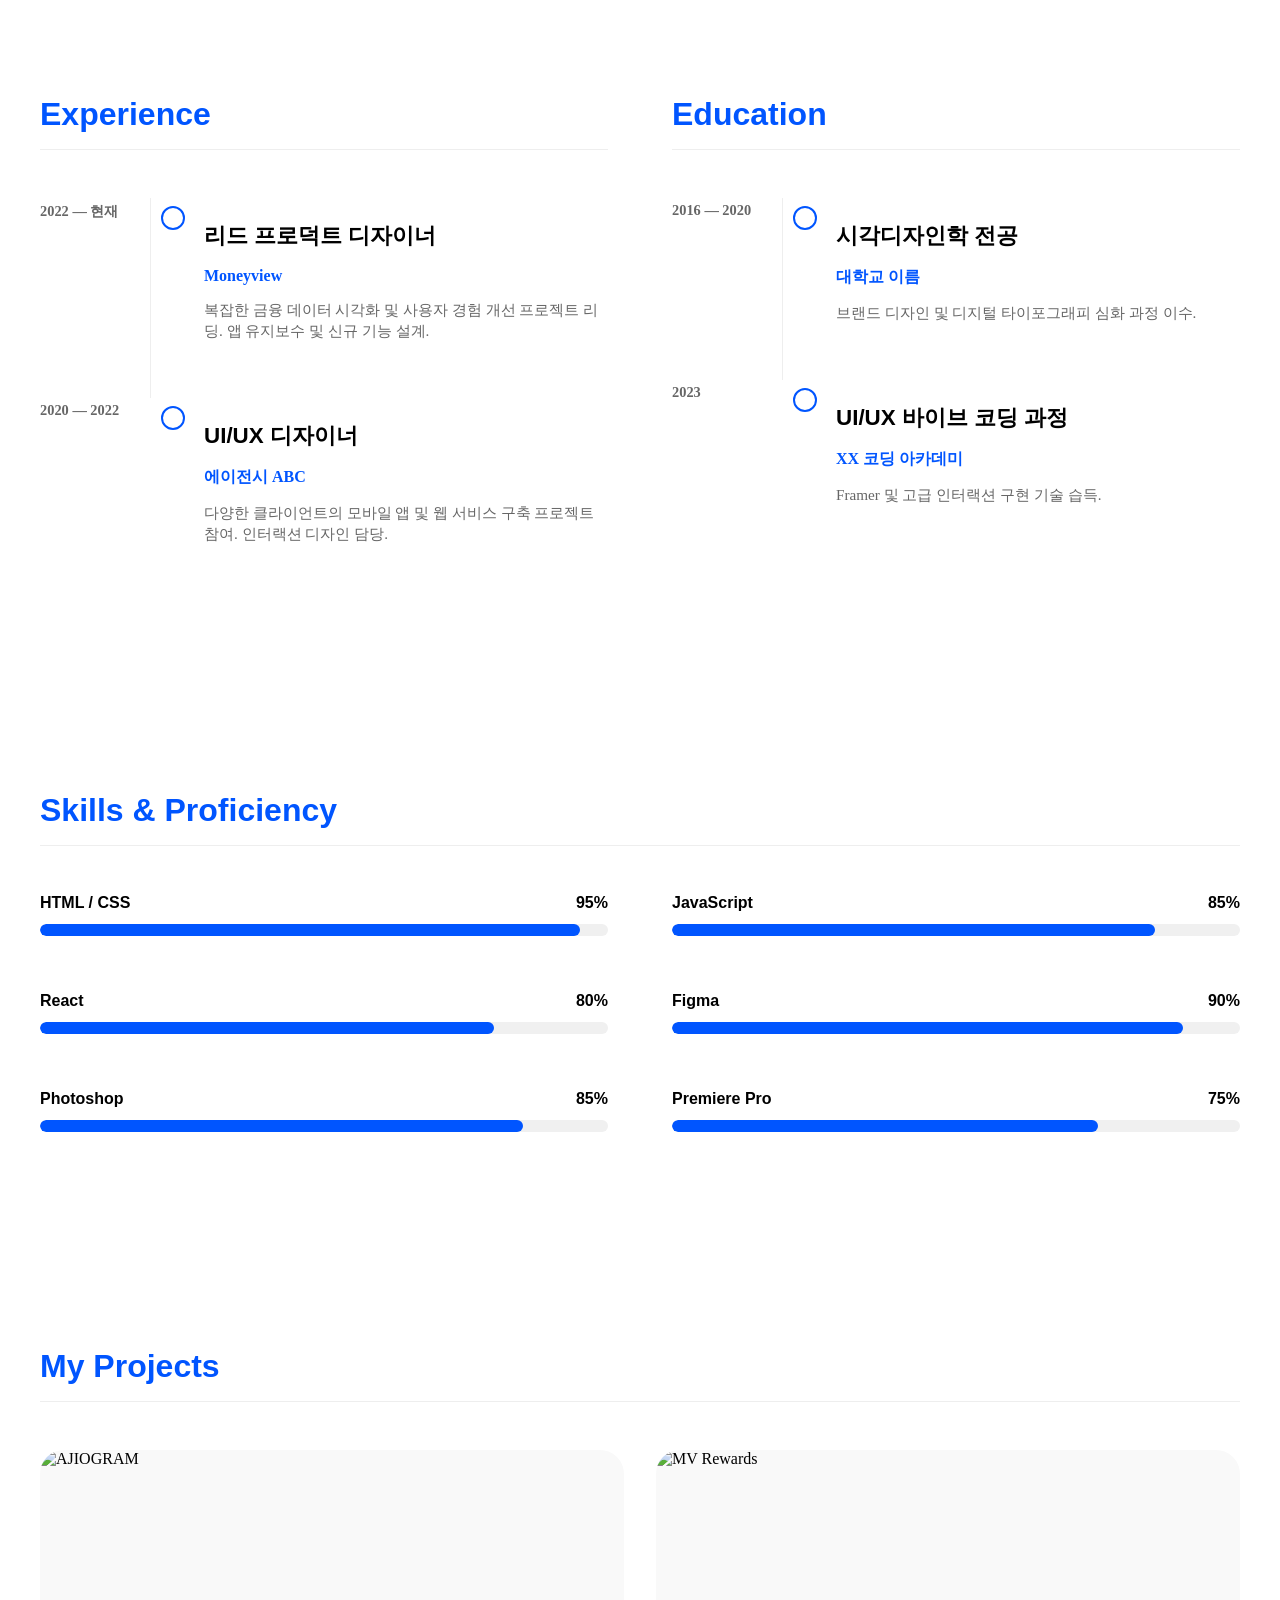
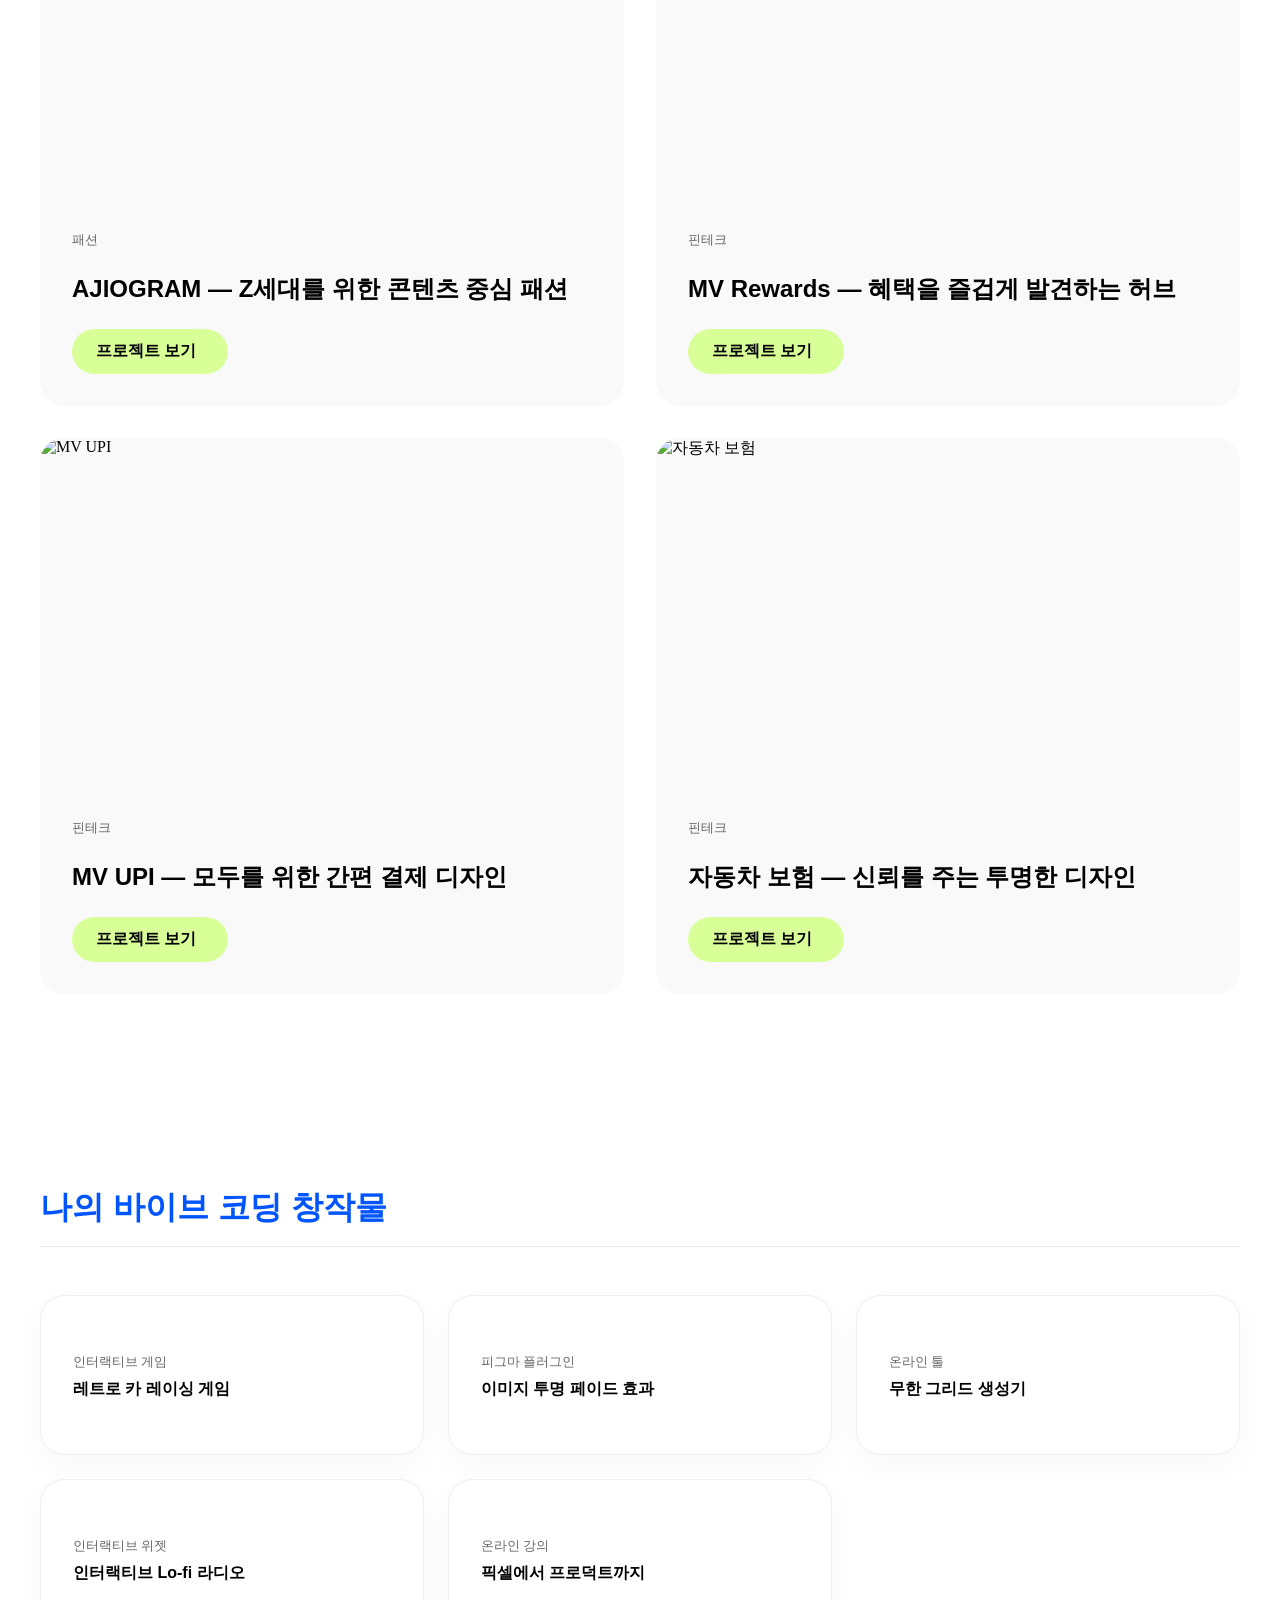
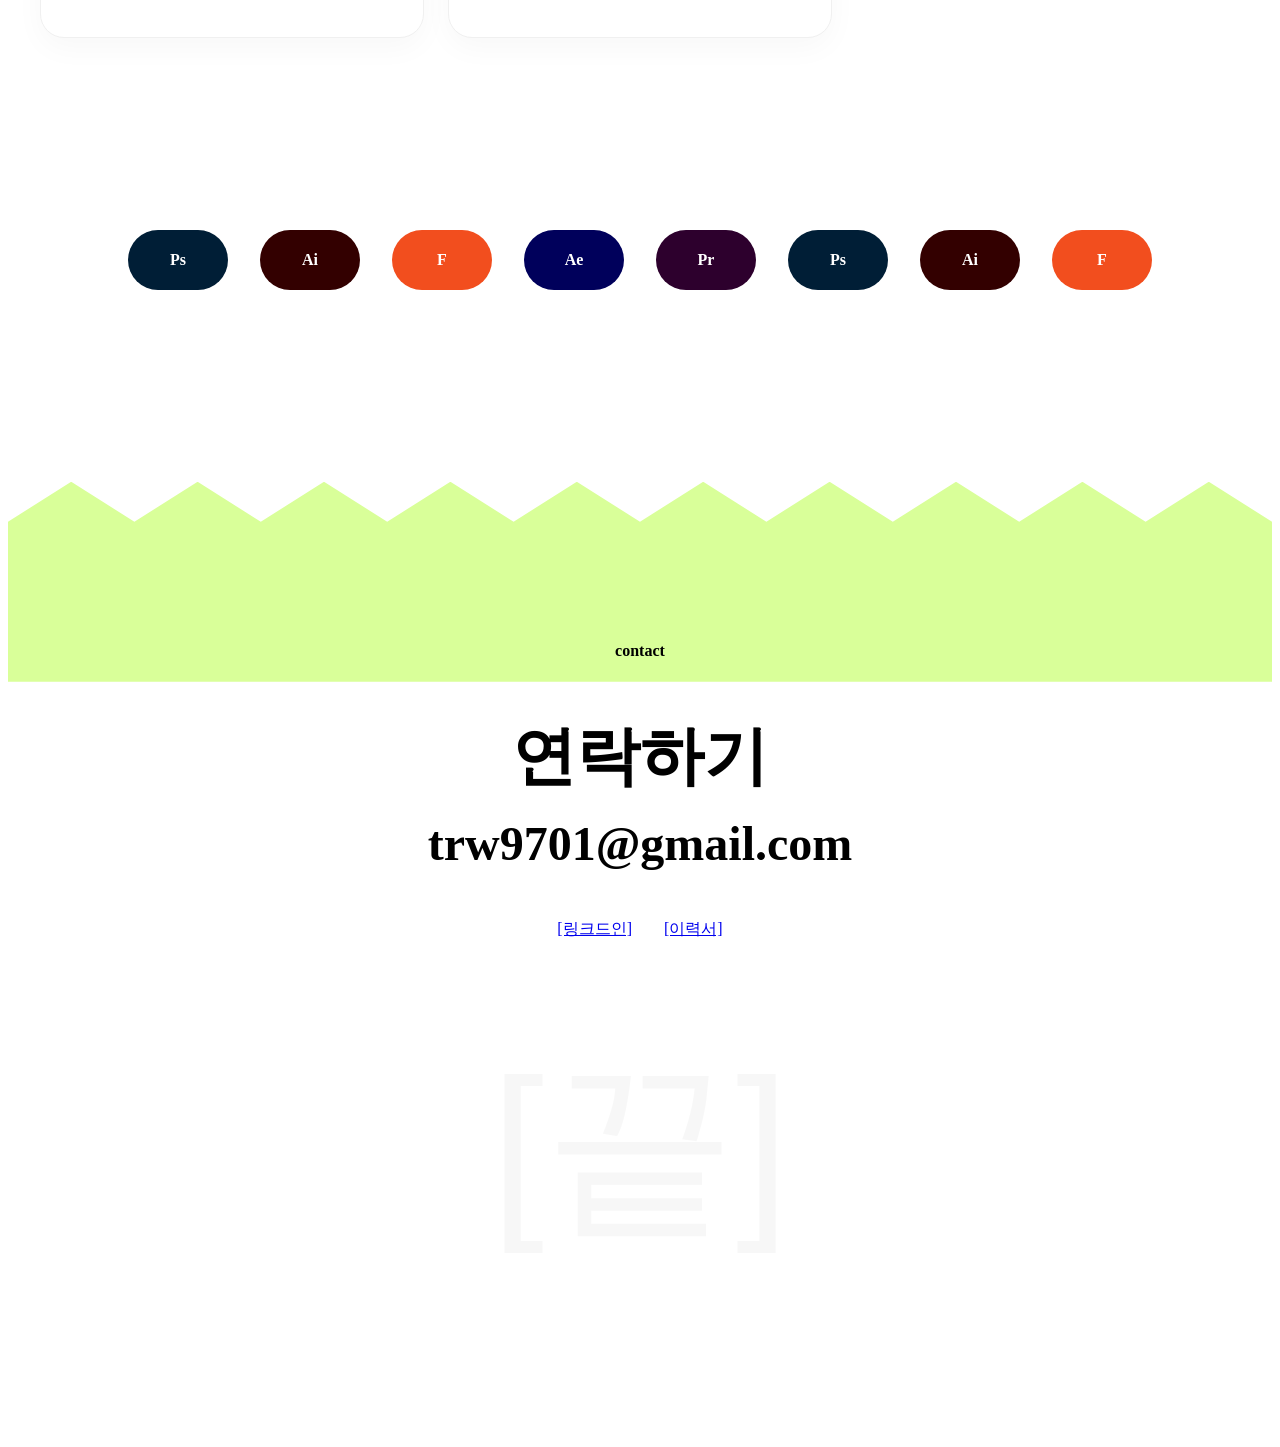
==== commit 29d15076: "Enhance resume and skills sections with scroll-reveal animations and standardized spacing" ====
--- a/index.html
+++ b/index.html
@@ -68,17 +68,113 @@
             <span class="folder-label">나의_아이디어_정리.fig</span>
         </div>
         
-        <!-- education -->
-        <div class="edu">
-            <h2 class="section-title">Education</h2>
-            
-        </div>
+        <!-- Experience & Education -->
+        <section class="resume-section">
+            <div class="resume-grid">
+                <!-- Experience -->
+                <div class="resume-column">
+                    <h2 class="section-title"><i class="fa-solid fa-briefcase"></i> Experience</h2>
+                    <div class="resume-item">
+                        <div class="resume-date">2022 — 현재</div>
+                        <div class="resume-content">
+                            <h3>리드 프로덕트 디자이너</h3>
+                            <p class="company">Moneyview</p>
+                            <p class="desc">복잡한 금융 데이터 시각화 및 사용자 경험 개선 프로젝트 리딩. 앱 유지보수 및 신규 기능 설계.</p>
+                        </div>
+                    </div>
+                    <div class="resume-item">
+                        <div class="resume-date">2020 — 2022</div>
+                        <div class="resume-content">
+                            <h3>UI/UX 디자이너</h3>
+                            <p class="company">에이전시 ABC</p>
+                            <p class="desc">다양한 클라이언트의 모바일 앱 및 웹 서비스 구축 프로젝트 참여. 인터랙션 디자인 담당.</p>
+                        </div>
+                    </div>
+                </div>
+
+                <!-- Education & Training -->
+                <div class="resume-column">
+                    <h2 class="section-title"><i class="fa-solid fa-graduation-cap"></i> Education</h2>
+                    <div class="resume-item">
+                        <div class="resume-date">2016 — 2020</div>
+                        <div class="resume-content">
+                            <h3>시각디자인학 전공</h3>
+                            <p class="company">대학교 이름</p>
+                            <p class="desc">브랜드 디자인 및 디지털 타이포그래피 심화 과정 이수.</p>
+                        </div>
+                    </div>
+                    <div class="resume-item">
+                        <div class="resume-date">2023</div>
+                        <div class="resume-content">
+                            <h3>UI/UX 바이브 코딩 과정</h3>
+                            <p class="company">XX 코딩 아카데미</p>
+                            <p class="desc">Framer 및 고급 인터랙션 구현 기술 습득.</p>
+                        </div>
+                    </div>
+                </div>
+            </div>
+        </section>
 
         <!-- skills -->
-        <div class="skill">
-            <h2 class="section-title">Skills</h2>
-
-        </div>
+        <section class="skills-section" id="skills">
+            <h2 class="section-title"><i class="fa-solid fa-layer-group"></i> Skills & Proficiency</h2>
+            <div class="skills-container">
+                <div class="skill-item">
+                    <div class="skill-info">
+                        <span>HTML / CSS</span>
+                        <span class="percent">95%</span>
+                    </div>
+                    <div class="skill-bar">
+                        <div class="skill-progress" data-percent="95"></div>
+                    </div>
+                </div>
+                <div class="skill-item">
+                    <div class="skill-info">
+                        <span>JavaScript</span>
+                        <span class="percent">85%</span>
+                    </div>
+                    <div class="skill-bar">
+                        <div class="skill-progress" data-percent="85"></div>
+                    </div>
+                </div>
+                <div class="skill-item">
+                    <div class="skill-info">
+                        <span>React</span>
+                        <span class="percent">80%</span>
+                    </div>
+                    <div class="skill-bar">
+                        <div class="skill-progress" data-percent="80"></div>
+                    </div>
+                </div>
+                <div class="skill-item">
+                    <div class="skill-info">
+                        <span>Figma</span>
+                        <span class="percent">90%</span>
+                    </div>
+                    <div class="skill-bar">
+                        <div class="skill-progress" data-percent="90"></div>
+                    </div>
+                </div>
+                <div class="skill-item">
+                    <div class="skill-info">
+                        <span>Photoshop</span>
+                        <span class="percent">85%</span>
+                    </div>
+                    <div class="skill-bar">
+                        <div class="skill-progress" data-percent="85"></div>
+                    </div>
+                </div>
+                <div class="skill-item">
+                    <div class="skill-info">
+                        <span>Premiere Pro</span>
+                        <span class="percent">75%</span>
+                    </div>
+                    <div class="skill-bar">
+                        <div class="skill-progress" data-percent="75"></div>
+                    </div>
+                </div>
+            </div>
+        </section>
 
         <!-- Projects -->
         <section class="projects-section" id="work">
--- a/css/style.css
+++ b/css/style.css
@@ -6,21 +6,35 @@
     --text-muted: #666666;
     --font-heading: 'Gmarket Sans', sans-serif;
     --font-body: 'Pretendard Std', sans-serif;
-}
-
-* {
-    margin: 0;
-    padding: 0;
-    box-sizing: border-box;
-    -webkit-font-smoothing: antialiased;
-}
-
-body {
-    background-color: var(--bg-primary);
-    color: var(--text-dark);
-    font-family: var(--font-body);
-    line-height: 1.5;
-    overflow-x: hidden;
+    --section-spacing: 12rem; /* 간격을 10rem에서 12rem으로 확대 */
+}
+
+/* Scroll Reveal Initial State */
+section, 
+.about-card, 
+.project-card, 
+.creation-card,
+.folder-container {
+    opacity: 0;
+    transform: translateY(50px);
+    transition: all 0.8s cubic-bezier(0.2, 1, 0.3, 1);
+}
+
+/* Scroll Reveal Visible State */
+section.visible, 
+.about-card.visible, 
+.project-card.visible, 
+.creation-card.visible,
+.folder-container.visible {
+    opacity: 1;
+    transform: translateY(0);
+}
+
+/* Common Section Spacing */
+section, 
+.folder-container, 
+.software-marquee {
+    margin-bottom: var(--section-spacing);
 }
 
 /* Top Marquee */
@@ -192,11 +206,11 @@
     50% { opacity: 1; transform: scale(1.2); }
 }
 
-/* About Card */
+/* Content Layout */
 .content-wrapper {
     max-width: 1200px;
     margin: 0 auto;
-    padding: 4rem 2rem;
+    padding: 0 2rem;
 }
 
 .about-section {
@@ -272,7 +286,6 @@
     display: flex;
     flex-direction: column;
     align-items: center;
-    margin: 6rem 0;
 }
 
 .folder-icon {
@@ -353,7 +366,113 @@
     gap: 0.5rem;
 }
 
-/* Creations */
+/* Resume Section */
+.resume-grid {
+    display: grid;
+    grid-template-columns: 1fr 1fr;
+    gap: 4rem;
+}
+
+.resume-item {
+    display: flex;
+    gap: 2rem;
+    margin-bottom: 2.5rem;
+    position: relative;
+}
+
+.resume-item::before {
+    content: '';
+    position: absolute;
+    left: 110px;
+    top: 0;
+    bottom: -2.5rem;
+    width: 1px;
+    background: #eee;
+}
+
+.resume-item:last-child::before {
+    display: none;
+}
+
+.resume-date {
+    min-width: 100px;
+    font-size: 0.9rem;
+    color: var(--text-muted);
+    font-weight: 600;
+    padding-top: 0.25rem;
+}
+
+.resume-content {
+    position: relative;
+    padding-left: 2rem;
+}
+
+.resume-content::before {
+    content: '';
+    position: absolute;
+    left: -11px;
+    top: 8px;
+    width: 20px;
+    height: 20px;
+    background: #fff;
+    border: 2px solid var(--accent-blue);
+    border-radius: 50%;
+    z-index: 2;
+}
+
+.resume-content h3 {
+    font-family: var(--font-heading);
+    font-size: 1.4rem;
+    margin-bottom: 0.25rem;
+}
+
+.company {
+    font-weight: 700;
+    color: var(--accent-blue);
+    margin-bottom: 0.75rem;
+}
+
+.desc {
+    color: var(--text-muted);
+    font-size: 0.95rem;
+}
+
+/* Skills Section */
+.skills-container {
+    display: grid;
+    grid-template-columns: 1fr 1fr;
+    gap: 2rem 4rem;
+}
+
+.skill-item {
+    margin-bottom: 1.5rem;
+}
+
+.skill-info {
+    display: flex;
+    justify-content: space-between;
+    margin-bottom: 0.75rem;
+    font-weight: 600;
+    font-family: var(--font-heading);
+}
+
+.skill-bar {
+    width: 100%;
+    height: 12px;
+    background: #f0f0f0;
+    border-radius: 100px;
+    overflow: hidden;
+}
+
+.skill-progress {
+    height: 100%;
+    width: 0;
+    background: var(--accent-blue);
+    border-radius: 100px;
+    transition: width 1.5s cubic-bezier(0.1, 0, 0.2, 1);
+}
+
+/* Creations Section */
 .creations-grid {
     display: grid;
     grid-template-columns: repeat(3, 1fr);
@@ -394,7 +513,6 @@
 
 /* Software Marquee */
 .software-marquee {
-    margin: 8rem 0;
     overflow: hidden;
 }
 
@@ -434,6 +552,7 @@
     padding: 10rem 2rem;
     text-align: center;
     position: relative;
+    margin-top: var(--section-spacing);
 }
 
 .footer::before {
@@ -496,4 +615,7 @@
     .about-card { grid-template-columns: 1fr; }
     .projects-grid { grid-template-columns: 1fr; }
     .creations-grid { grid-template-columns: 1fr 1fr; }
-}
+    .resume-grid { grid-template-columns: 1fr; gap: 4rem; }
+    .resume-item::before { left: 110px; }
+    .skills-container { grid-template-columns: 1fr; }
+}
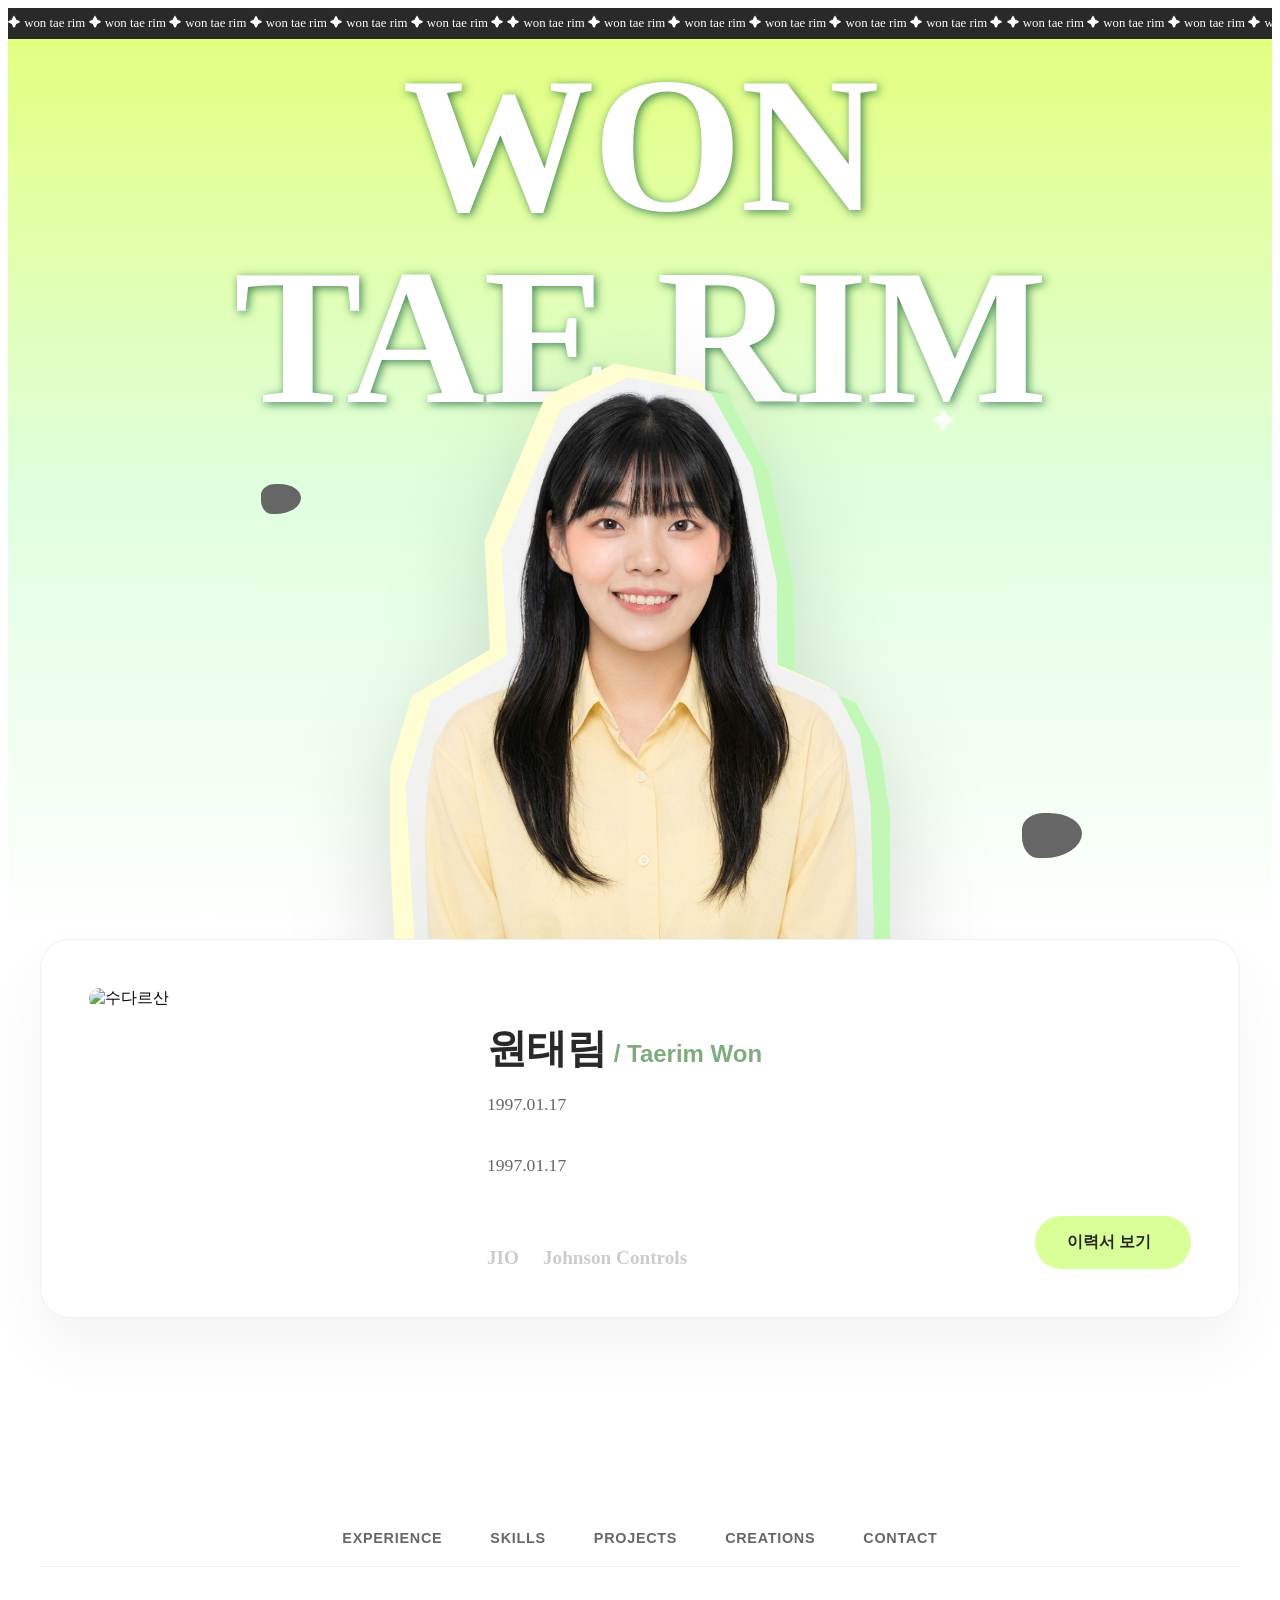
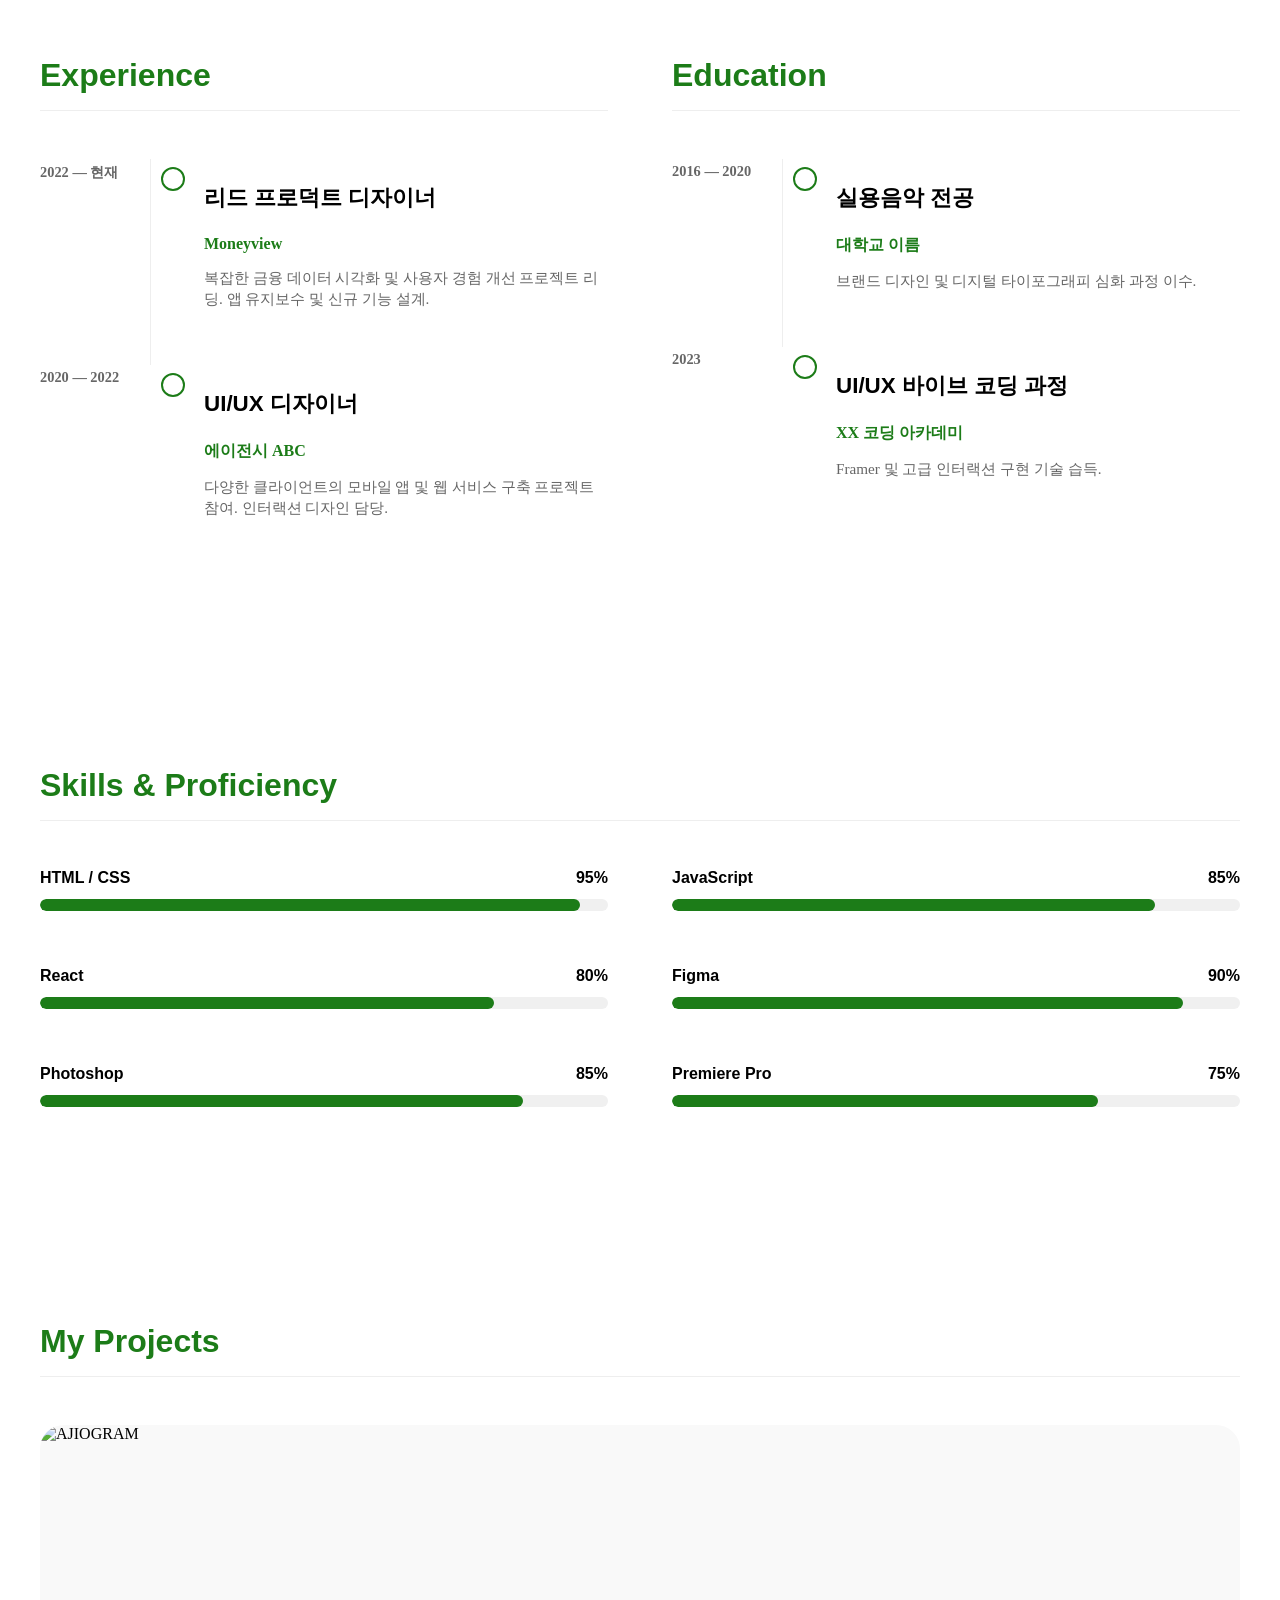
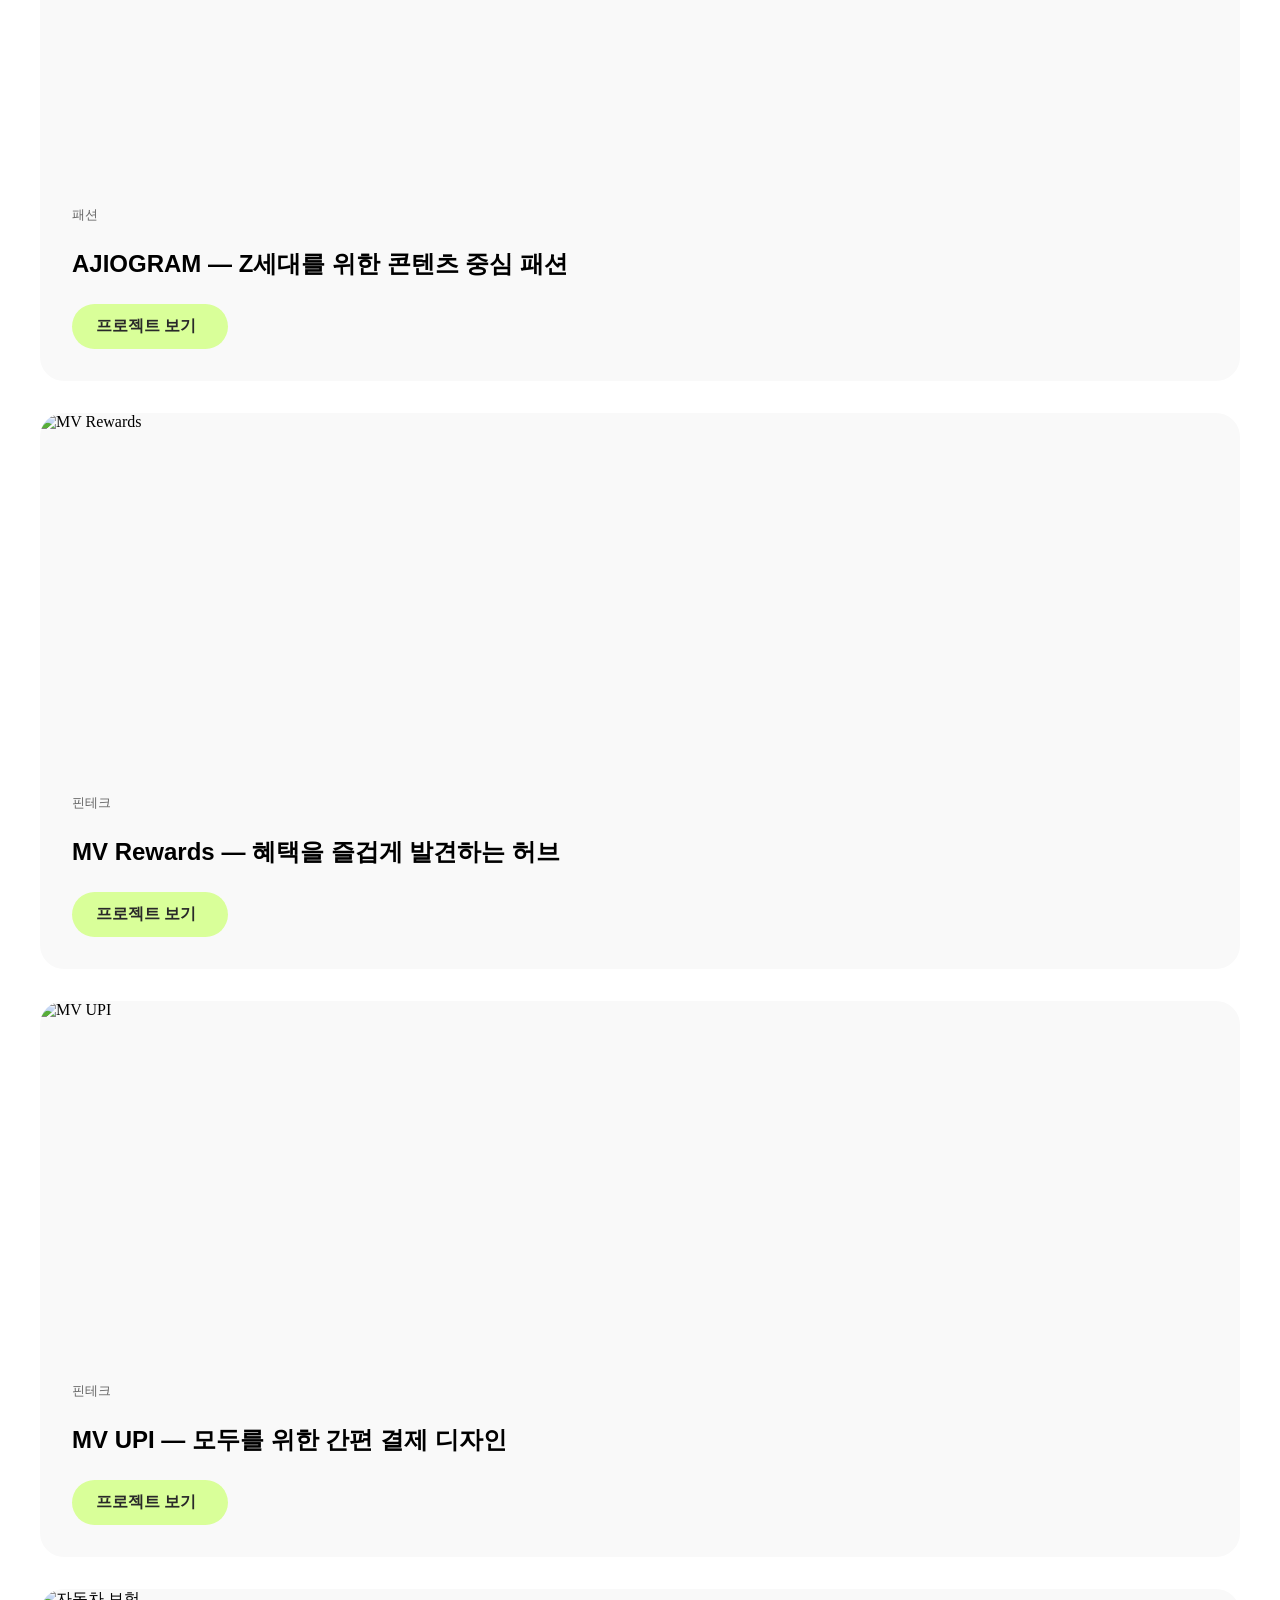
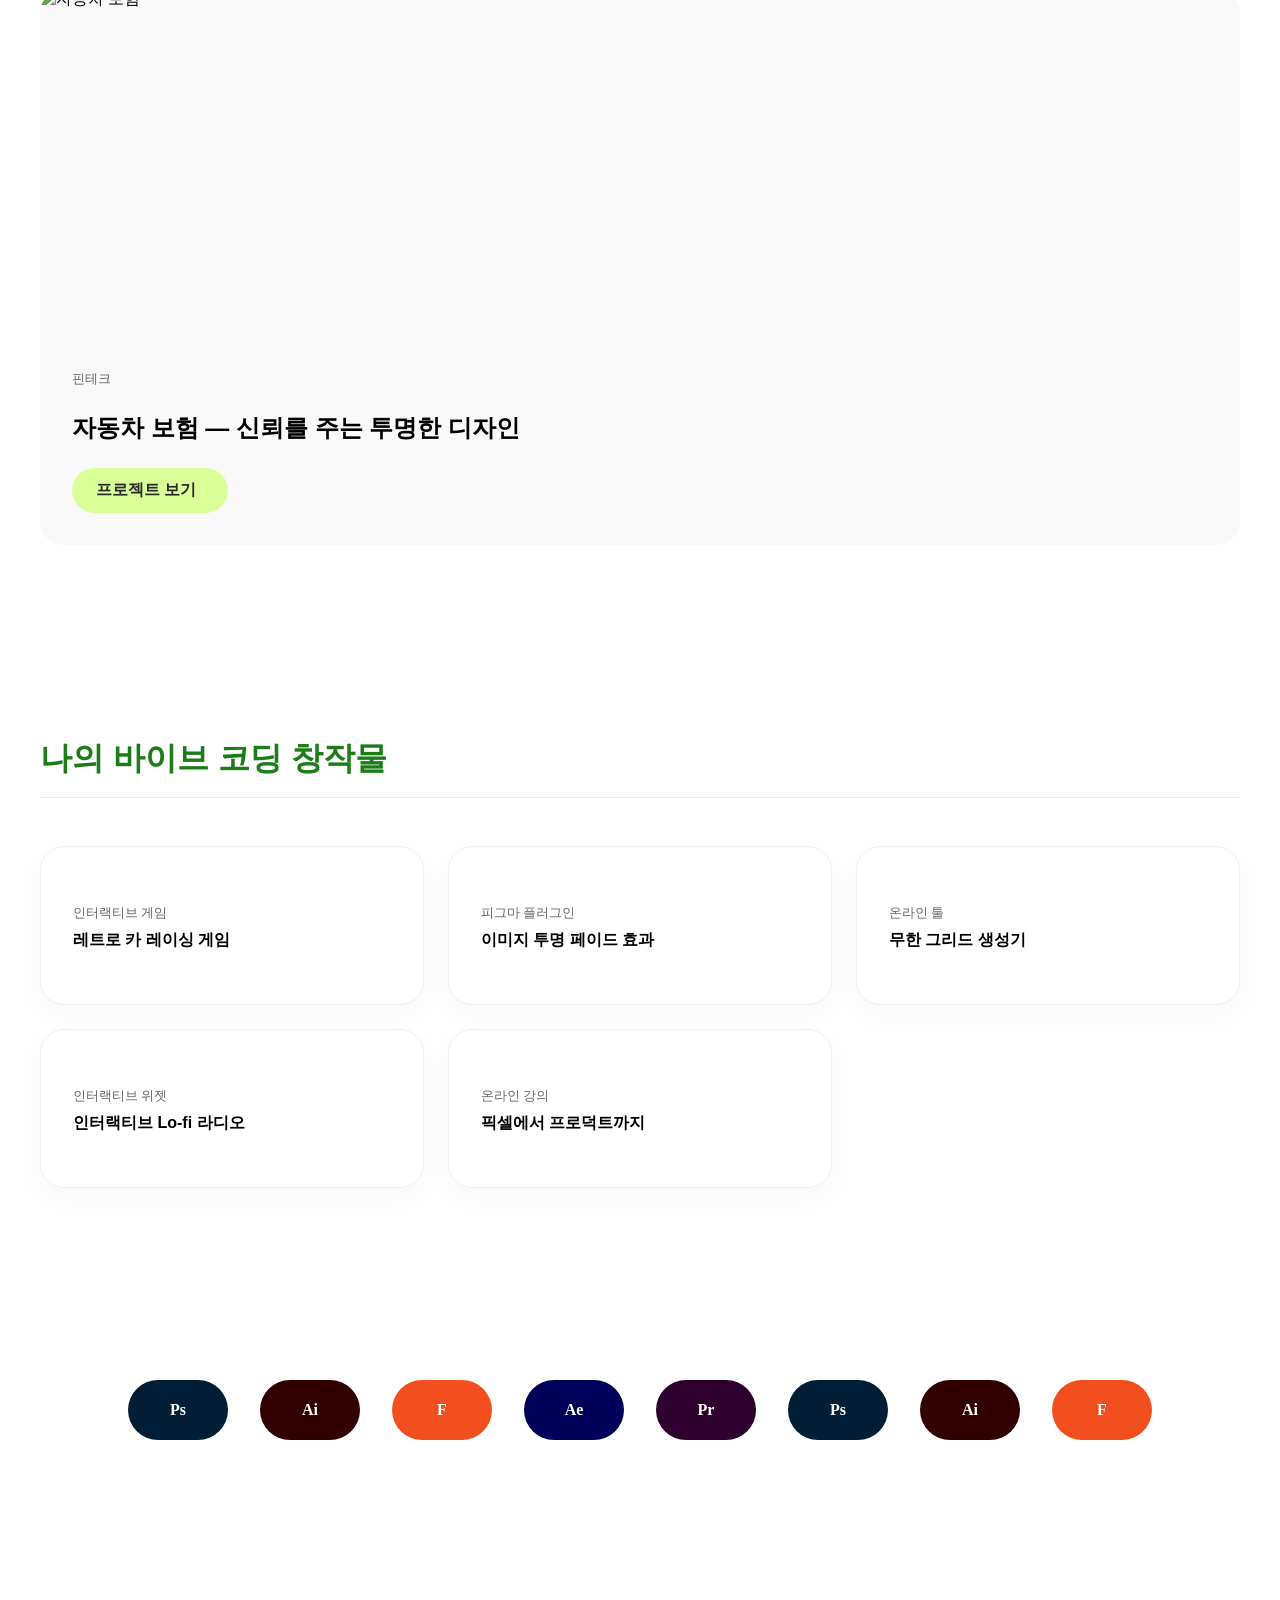
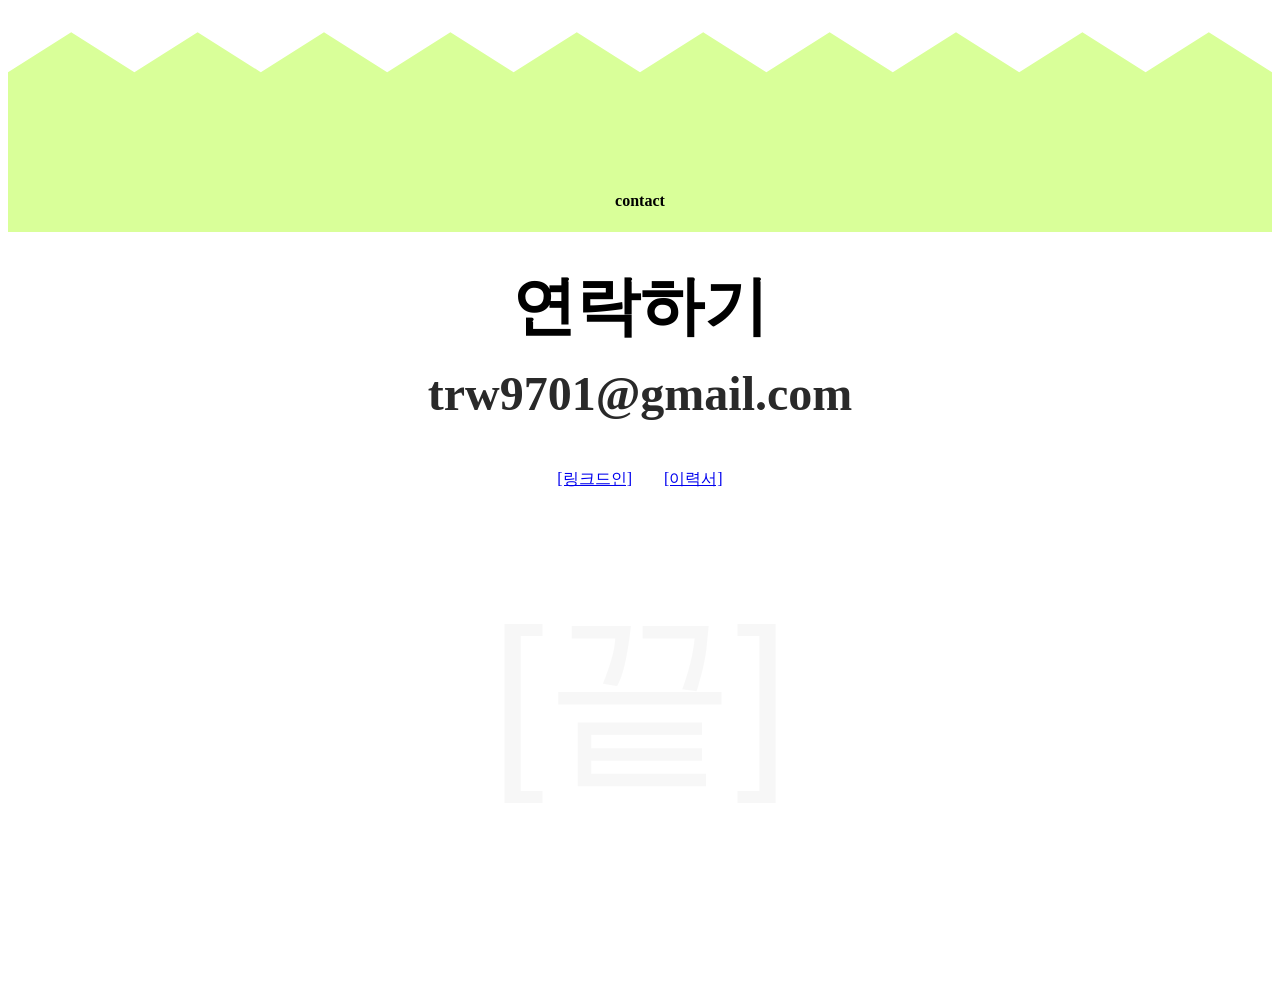
==== commit d5e08357: "UI 개선: 히어로 섹션 이미지 업데이트, 스티키 네비게이션 및 Top 버튼 추가" ====
--- a/index.html
+++ b/index.html
@@ -6,6 +6,8 @@
     <title>won tae rim portfolio</title>
     <!-- Fonts -->
     <link href="https://fonts.cdnfonts.com/css/gmarket-sans" rel="stylesheet">
+  <link href="https://cdn.jsdelivr.net/npm/@noonnu/s-coredream-4regular@0.0.1/index.min.css
+" rel="stylesheet">
     <link href="https://cdn.jsdelivr.net/npm/pretendard-std@1.3.9/dist/web/static/pretendard-std.min.css" rel="stylesheet">
     <link rel="stylesheet" href="https://cdnjs.cloudflare.com/ajax/libs/font-awesome/7.0.1/css/all.min.css">
     <link rel="stylesheet" href="css/style.css">
@@ -24,11 +26,12 @@
             <div class="mountain-layer"></div>
             
             <div class="hero-content">
-                <div class="welcome-text">여기에 한줄 넣기</div>
-                <h1 class="main-title">원태림 <span class="ufo-icon"><i class="fa-solid fa-user-astronaut"></i></span></h1>
+                <div class="welcome-text">안녕하세요! 어쩌구 저쩌구</div>
+                <h1 class="main-title">WON <br>TAE RIM
+                </h1>
                 
-                <div class="astronaut-wrapper">
-                    <img src="https://framerusercontent.com/images/7xW1Iq9jD9N8jXj7j9jD9N8jXj7.jpg" alt="우주비행사" class="astronaut-img">
+                <div class="main-photo">
+                    <img src="/img/wontaerim2.png" alt="원태림" class="astronaut-img">
                     <div class="floating-elements">
                         <div class="rock rock-1"></div>
                         <div class="rock rock-2"></div>
@@ -48,9 +51,9 @@
                     <img src="https://framerusercontent.com/images/7xW1Iq9jD9N8jXj7j9jD9N8jXj7.jpg" alt="수다르산" class="profile-img">
                 </div>
                 <div class="about-info">
-                    <h2>원태림입니다</h2>
-                    <p class="role">리드 프로덕트 디자이너 @Moneyview</p>
-                    <p class="bio">저는 복잡한 문제를 쉽고 즐겁게, 그리고 실용적으로 해결하는 디자이너입니다. 엉망인 문제들을 깔끔하고 기분 좋은 경험으로 바꾸는 것을 좋아하며, 사람들이 기억할 수 있는 순간을 만듭니다.</p>
+                    <h2 class="role">원태림<span class="sub-title"> / Taerim Won</span></h2>
+                    <p class="bio"> 1997.01.17</p>
+                    <p class="bio"> 1997.01.17</p>
                     <div class="about-footer">
                         <div class="partner-logos">
                             <span>JIO</span>
@@ -62,14 +65,19 @@
             </div>
         </section>
 
-        <!-- Folder Element -->
-        <div class="folder-container">
-            <div class="folder-icon"><i class="fa-solid fa-folder-open"></i></div>
-            <span class="folder-label">나의_아이디어_정리.fig</span>
-        </div>
+        <!-- Sticky Navigation -->
+        <nav class="sticky-nav">
+            <div class="nav-inner">
+                <a href="#resume">Experience</a>
+                <a href="#skills">Skills</a>
+                <a href="#work">Projects</a>
+                <a href="#creations">Creations</a>
+                <a href="#contact">Contact</a>
+            </div>
+        </nav>
         
         <!-- Experience & Education -->
-        <section class="resume-section">
+        <section class="resume-section" id="resume">
             <div class="resume-grid">
                 <!-- Experience -->
                 <div class="resume-column">
@@ -98,7 +106,7 @@
                     <div class="resume-item">
                         <div class="resume-date">2016 — 2020</div>
                         <div class="resume-content">
-                            <h3>시각디자인학 전공</h3>
+                            <h3>실용음악 전공</h3>
                             <p class="company">대학교 이름</p>
                             <p class="desc">브랜드 디자인 및 디지털 타이포그래피 심화 과정 이수.</p>
                         </div>
@@ -225,7 +233,7 @@
         </section>
 
         <!-- Creations -->
-        <section class="creations-section">
+        <section class="creations-section" id="creations">
             <h2 class="section-title">나의 바이브 코딩 창작물</h2>
             <div class="creations-grid">
                 <div class="creation-card">
@@ -276,7 +284,7 @@
         </div>
     </main>
 
-    <footer class="footer">
+    <footer class="footer" id="contact">
         <div class="footer-top-text">contact</div>
         <div class="footer-connect">
             <h2>연락하기</h2>
@@ -289,6 +297,11 @@
         <div class="footer-watermark">[끝]</div>
     </footer>
 
+    <!-- 맨 위로 이동 버튼 -->
+    <button id="go-top" class="go-top-btn">
+        <i class="fa-solid fa-arrow-up"></i>
+    </button>
+
     <script src="js/script.js"></script>
 </body>
 </html>
--- a/css/style.css
+++ b/css/style.css
@@ -1,13 +1,14 @@
 :root {
     --bg-primary: #ffffff;
-    --accent-blue: #0055FF;
+    --accent-blue: #1c7c18;
     --accent-green: #D9FF99;
-    --text-dark: #000000;
+    --text-dark: #292929;
     --text-muted: #666666;
-    --font-heading: 'Gmarket Sans', sans-serif;
+    --font-heading: 's-coredream-4regular', sans-serif;
     --font-body: 'Pretendard Std', sans-serif;
     --section-spacing: 12rem; /* 간격을 10rem에서 12rem으로 확대 */
 }
+
 
 /* Scroll Reveal Initial State */
 section, 
@@ -30,6 +31,63 @@
     transform: translateY(0);
 }
 
+/* Sticky Navigation */
+.sticky-nav {
+    position: sticky;
+    top: 0;
+    z-index: 100;
+    background: rgba(255, 255, 255, 0.8);
+    backdrop-filter: blur(10px);
+    -webkit-backdrop-filter: blur(10px);
+    border-bottom: 1px solid rgba(0, 0, 0, 0.05);
+    padding: 1.25rem 0;
+    margin-bottom: 4rem;
+}
+
+.nav-inner {
+    max-width: 1200px;
+    margin: 0 auto;
+    padding: 0 2rem;
+    display: flex;
+    justify-content: center;
+    gap: 3rem;
+}
+
+.sticky-nav a {
+    text-decoration: none;
+    color: var(--text-muted);
+    font-family: var(--font-heading);
+    font-weight: 700;
+    font-size: 0.9rem;
+    text-transform: uppercase;
+    letter-spacing: 0.05em;
+    transition: color 0.3s ease;
+}
+
+.sticky-nav a:hover,
+.sticky-nav a.active {
+    color: var(--accent-blue);
+}
+
+/* Top 버튼 */
+.go-top-btn {
+    position: fixed;
+    bottom: 30px;
+    right: 30px;
+    width: 50px;
+    height: 50px;
+    background: var(--accent-blue);
+    color: #fff;
+    border: none;
+    border-radius: 50%;
+    cursor: pointer;
+    z-index: 999;
+    font-size: 1.2rem;
+    box-shadow: 0 4px 10px rgba(0,0,0,0.2);
+    /* 처음엔 안보이게 */
+    display: none;
+}
+
 /* Common Section Spacing */
 section, 
 .folder-container, 
@@ -39,7 +97,7 @@
 
 /* Top Marquee */
 .top-marquee {
-    background: #000;
+    background: #292929;
     color: #fff;
     padding: 0.5rem 0;
     font-size: 0.8rem;
@@ -80,7 +138,7 @@
     left: 0;
     width: 100%;
     height: 100%;
-    background: linear-gradient(to bottom, #74C7EF 0%, #B6E3F4 50%, #ffffff 100%);
+    background: linear-gradient(to bottom, #e3ff80 0%, #dfffde 50%, #ffffff 100%);
     z-index: 1;
 }
 
@@ -110,15 +168,24 @@
 }
 
 .main-title {
-    font-family: var(--font-heading);
-    font-size: clamp(4rem, 15vw, 12rem);
-    letter-spacing: -0.02em;
-    line-height: 0.8;
+    font-family: "gmarket-sans";
+    font-size: clamp(10rem, 15vw, 12rem);
+    letter-spacing: -0.1rem;
+    line-height: 1;
     margin-bottom: 0;
-    color: #000;
+    color: #ffffff;
+    text-shadow: 2px 2px 10px #0c5c34c0 ;
     position: relative;
     z-index: 4; /* Behind astronaut wrapper */
     pointer-events: none;
+}
+
+.sub-title{
+    color: #508b4eb9;
+    font-weight: 600;
+    margin-bottom: 1rem;
+    font-size: 1.5rem;
+  
 }
 
 .ufo-icon {
@@ -129,7 +196,7 @@
     animation: ufo-float 4s ease-in-out infinite;
 }
 
-.astronaut-wrapper {
+.main-photo {
     position: relative;
     z-index: 6; /* In front of main-title */
     margin-top: -100px; /* Overlap with text */
@@ -228,6 +295,7 @@
     gap: 3rem;
     box-shadow: 0 30px 60px rgba(0,0,0,0.05);
     border: 1px solid #f0f0f0;
+    margin-top: 100px;
 }
 
 .profile-img-container img {
@@ -244,7 +312,7 @@
 }
 
 .role {
-    color: var(--accent-blue);
+    color: var(--text-dark);
     font-weight: 600;
     margin-bottom: 1.5rem;
 }
@@ -271,7 +339,7 @@
 
 .btn-resume {
     background: var(--accent-green);
-    color: #000;
+    color: #292929;
     padding: 1rem 2rem;
     border-radius: 100px;
     text-decoration: none;
@@ -310,7 +378,7 @@
 
 .projects-grid {
     display: grid;
-    grid-template-columns: 1fr 1fr;
+    grid-template-columns: 1fr;
     gap: 2rem;
 }
 
@@ -356,7 +424,7 @@
 
 .btn-project {
     background: var(--accent-green);
-    color: #000;
+    color: #292929;
     padding: 0.75rem 1.5rem;
     border-radius: 100px;
     text-decoration: none;
@@ -423,7 +491,6 @@
 .resume-content h3 {
     font-family: var(--font-heading);
     font-size: 1.4rem;
-    margin-bottom: 0.25rem;
 }
 
 .company {
@@ -587,7 +654,7 @@
 
 .email-link {
     font-size: clamp(1.5rem, 4vw, 3rem);
-    color: #000;
+    color: #292929;
     text-decoration: none;
     font-weight: 700;
     display: block;
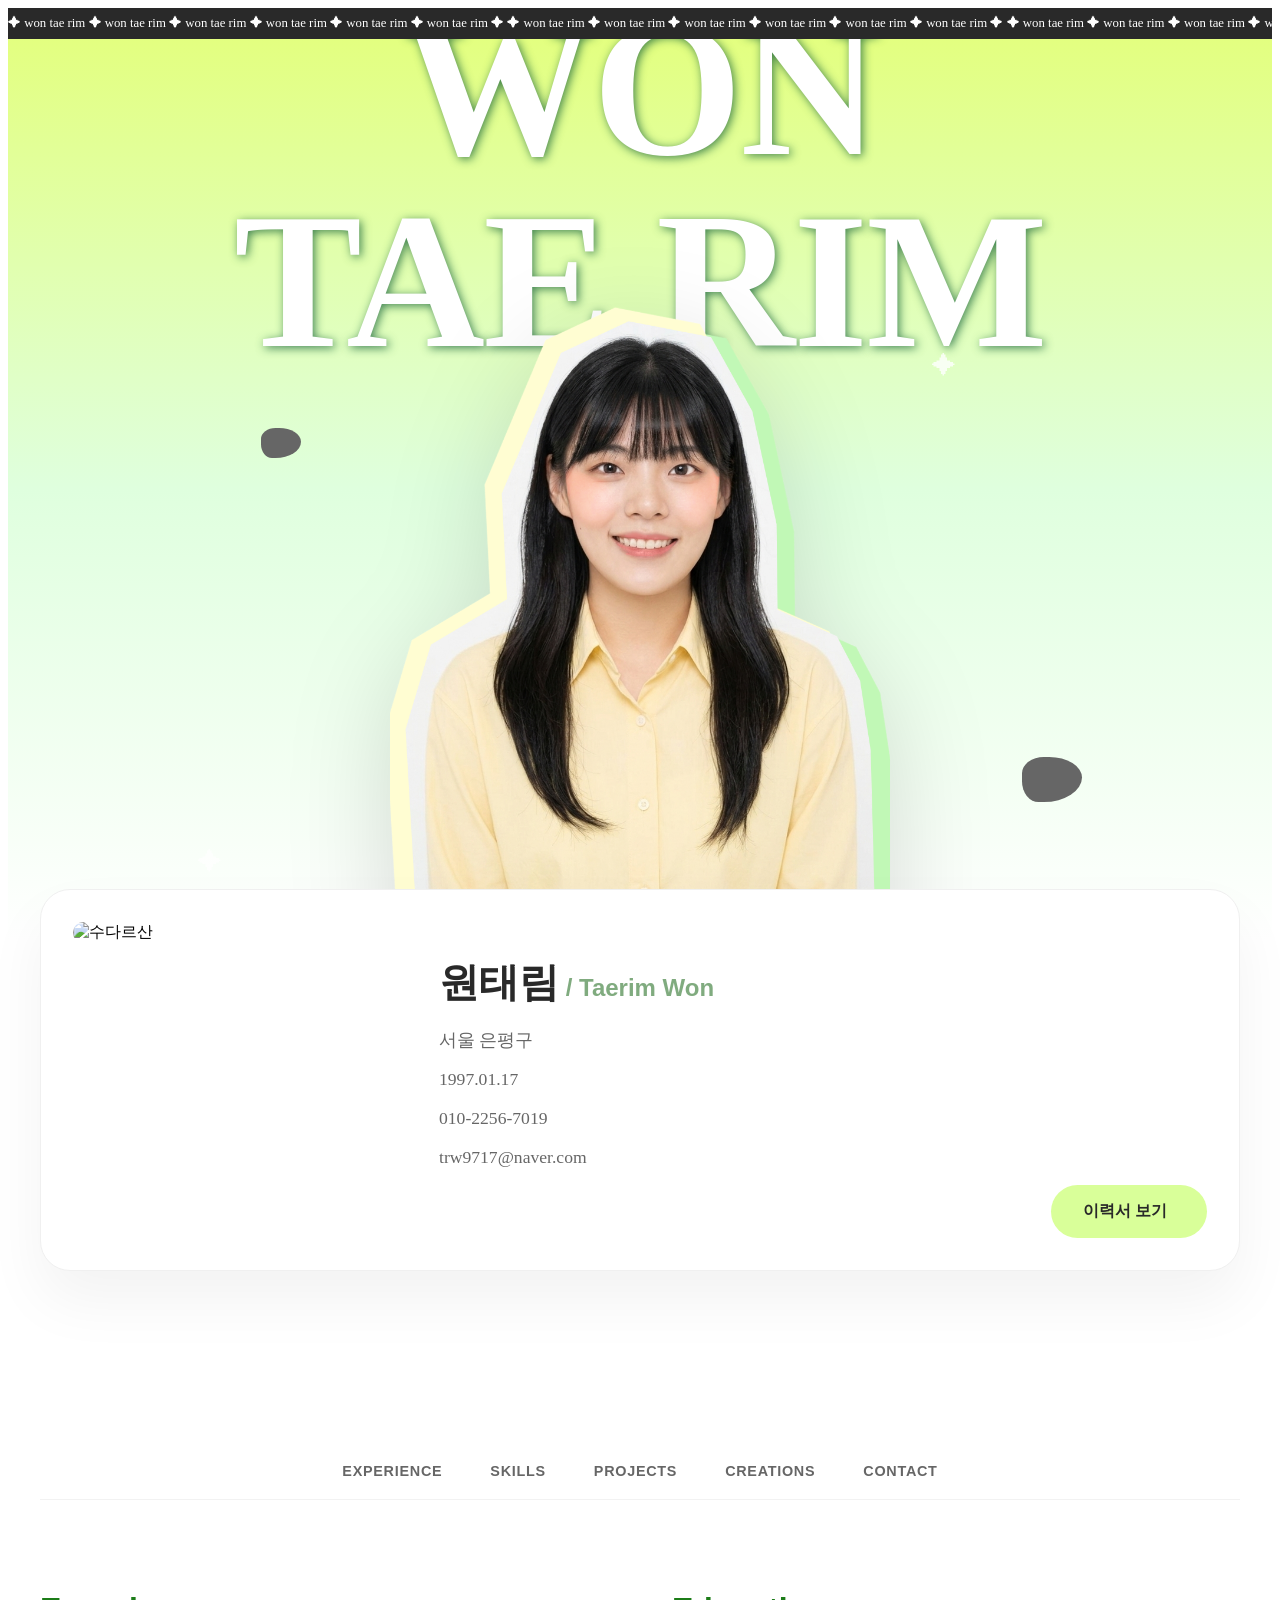
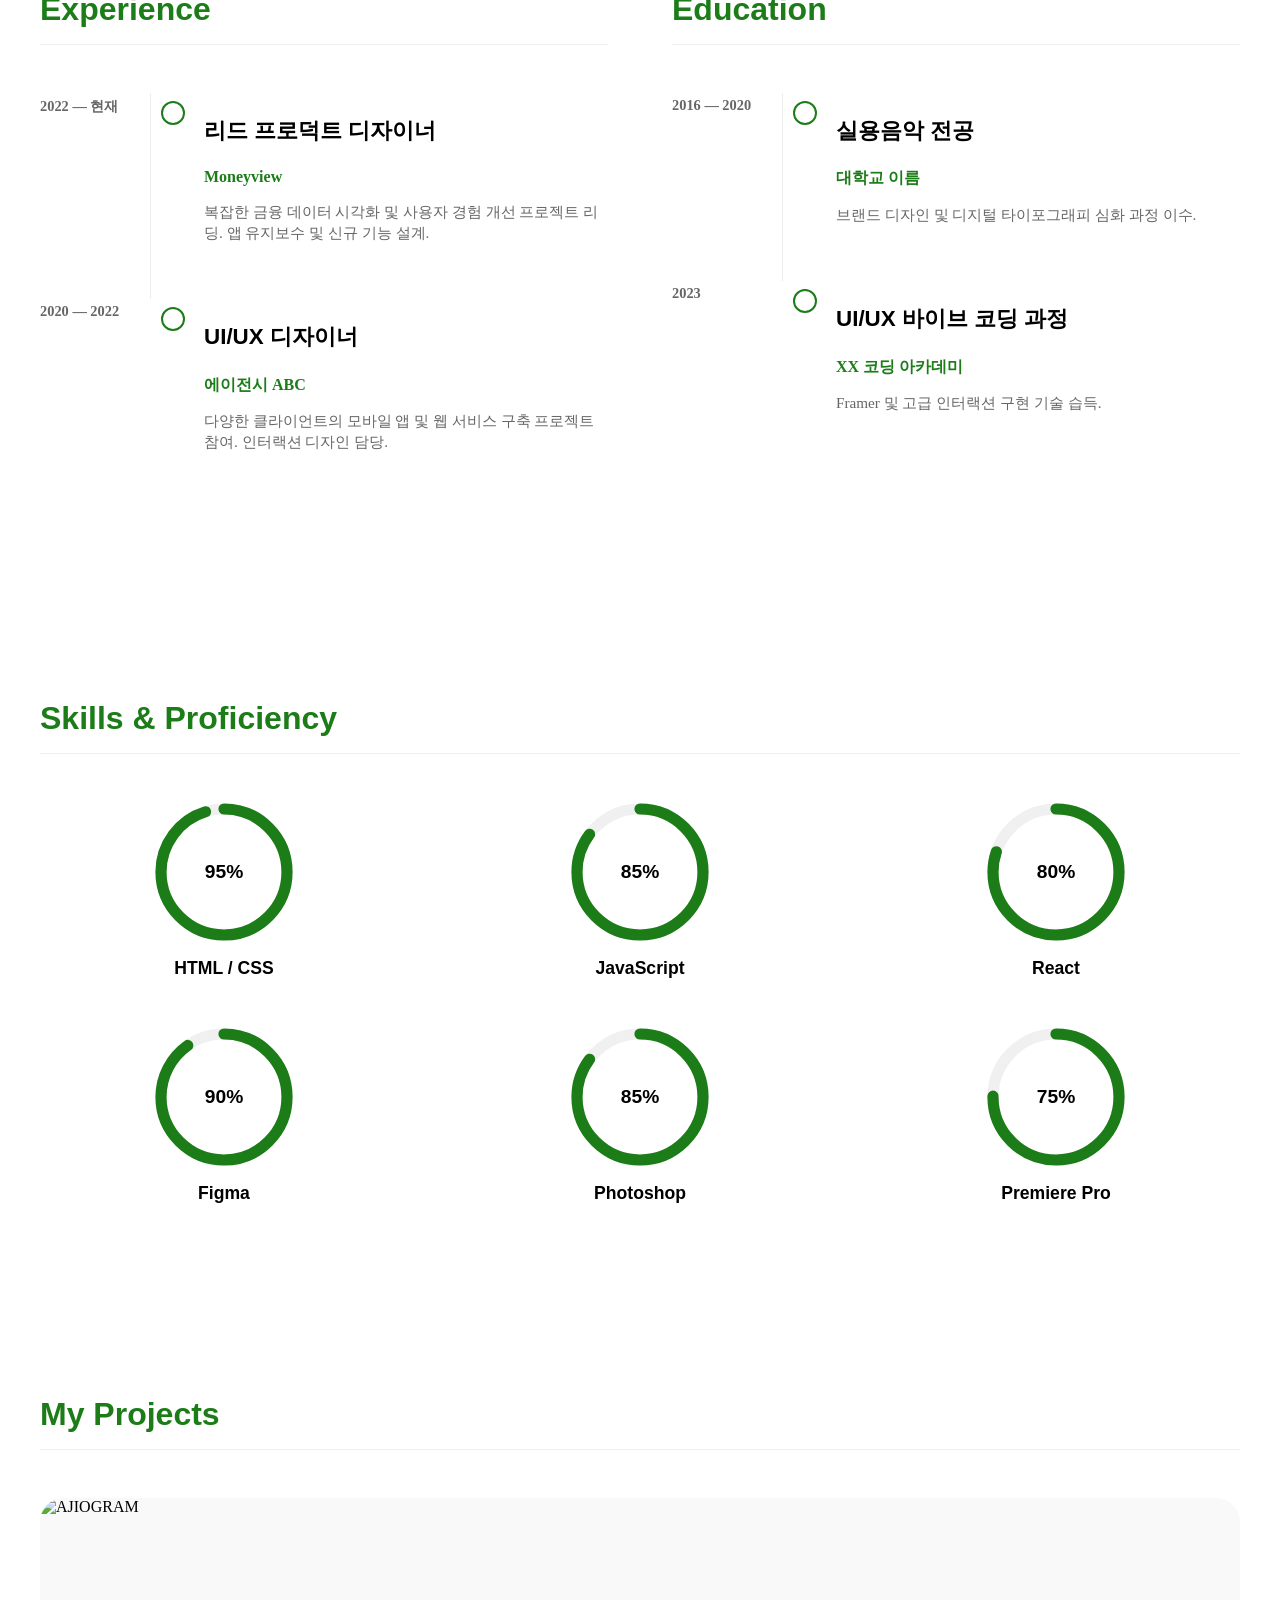
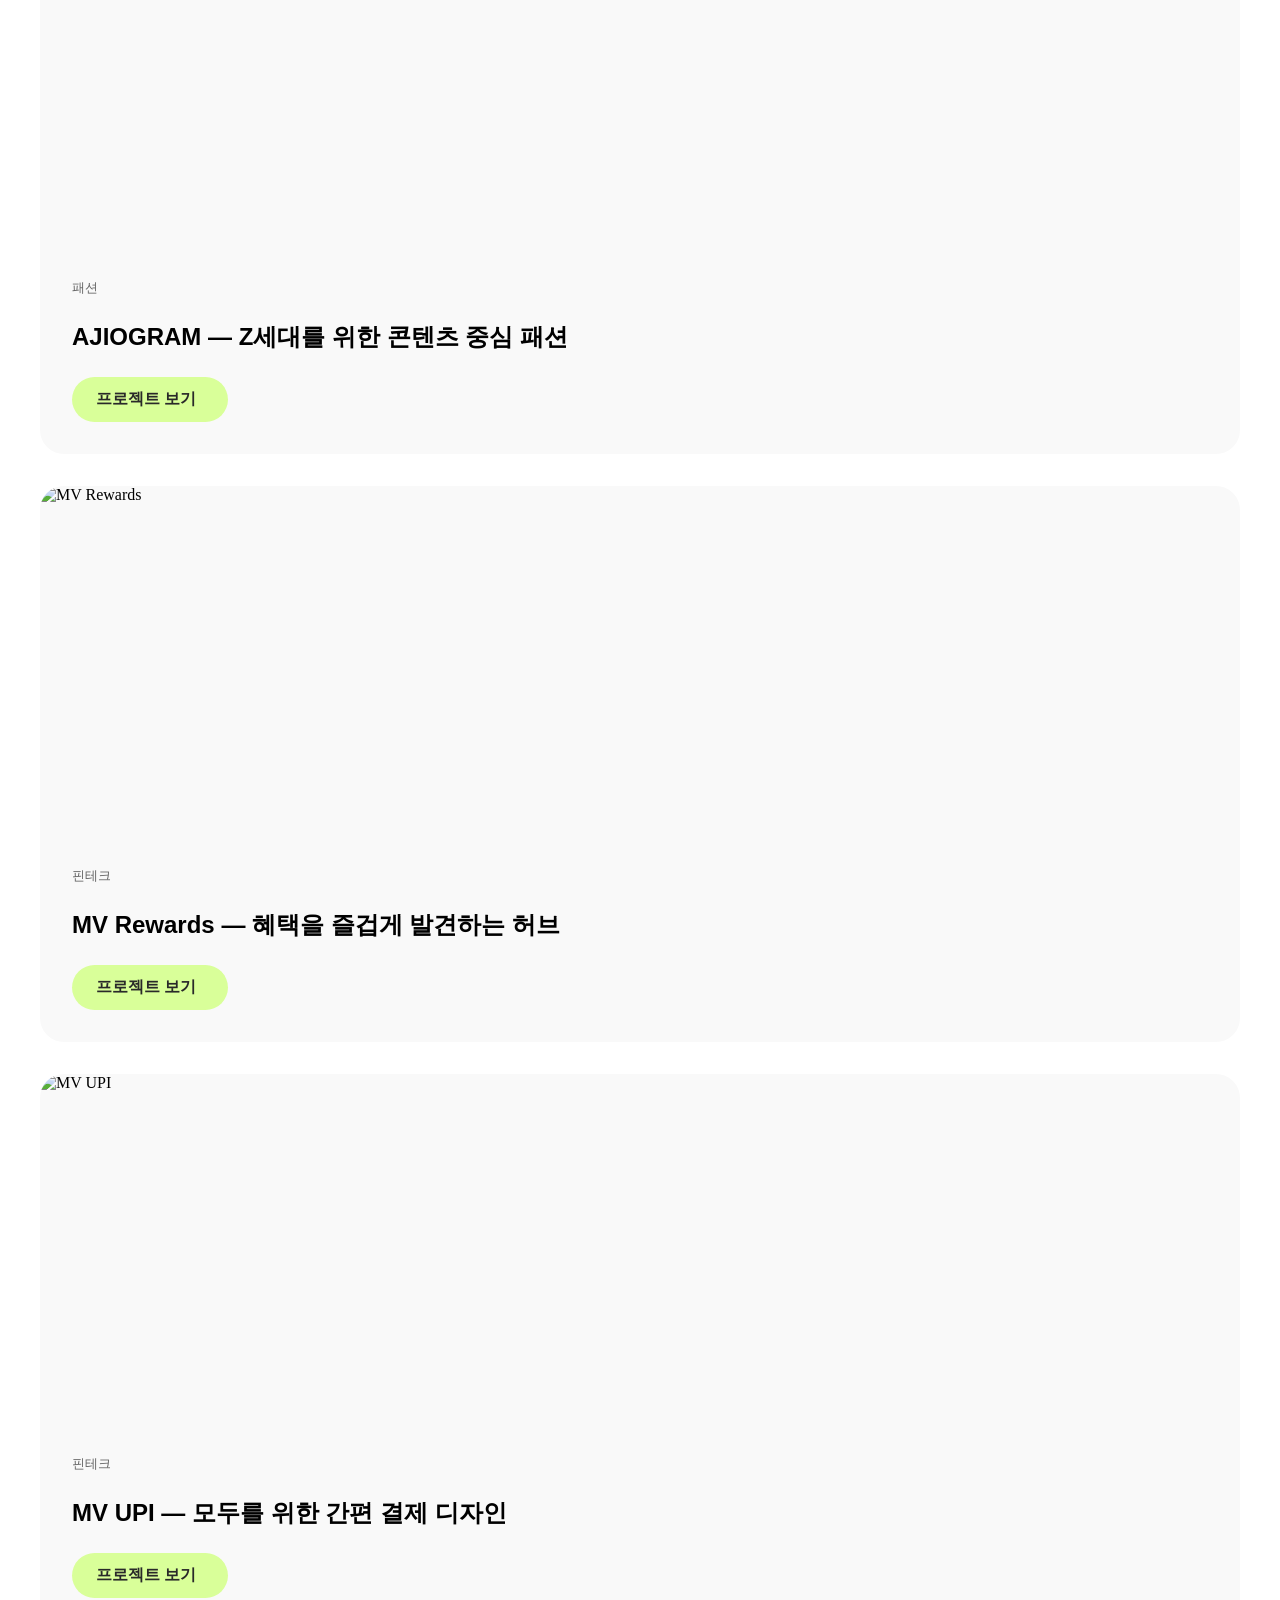
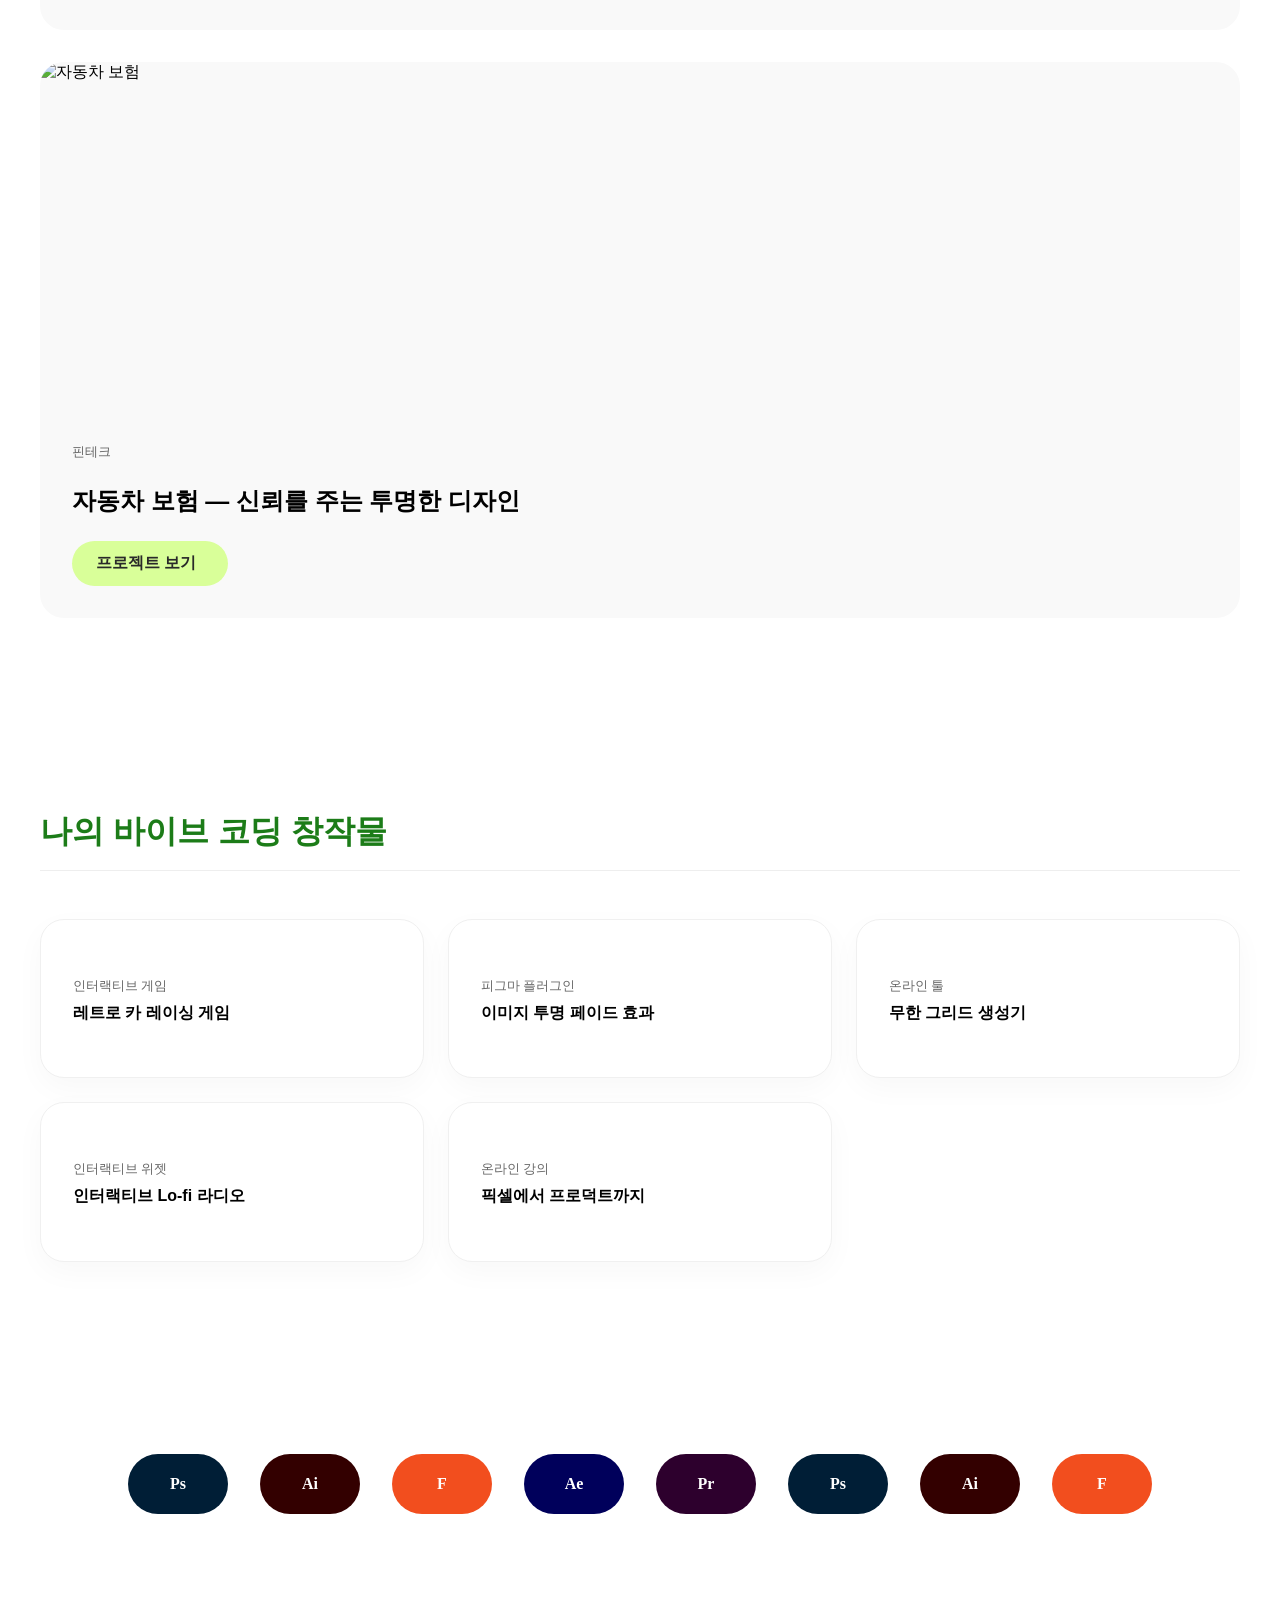
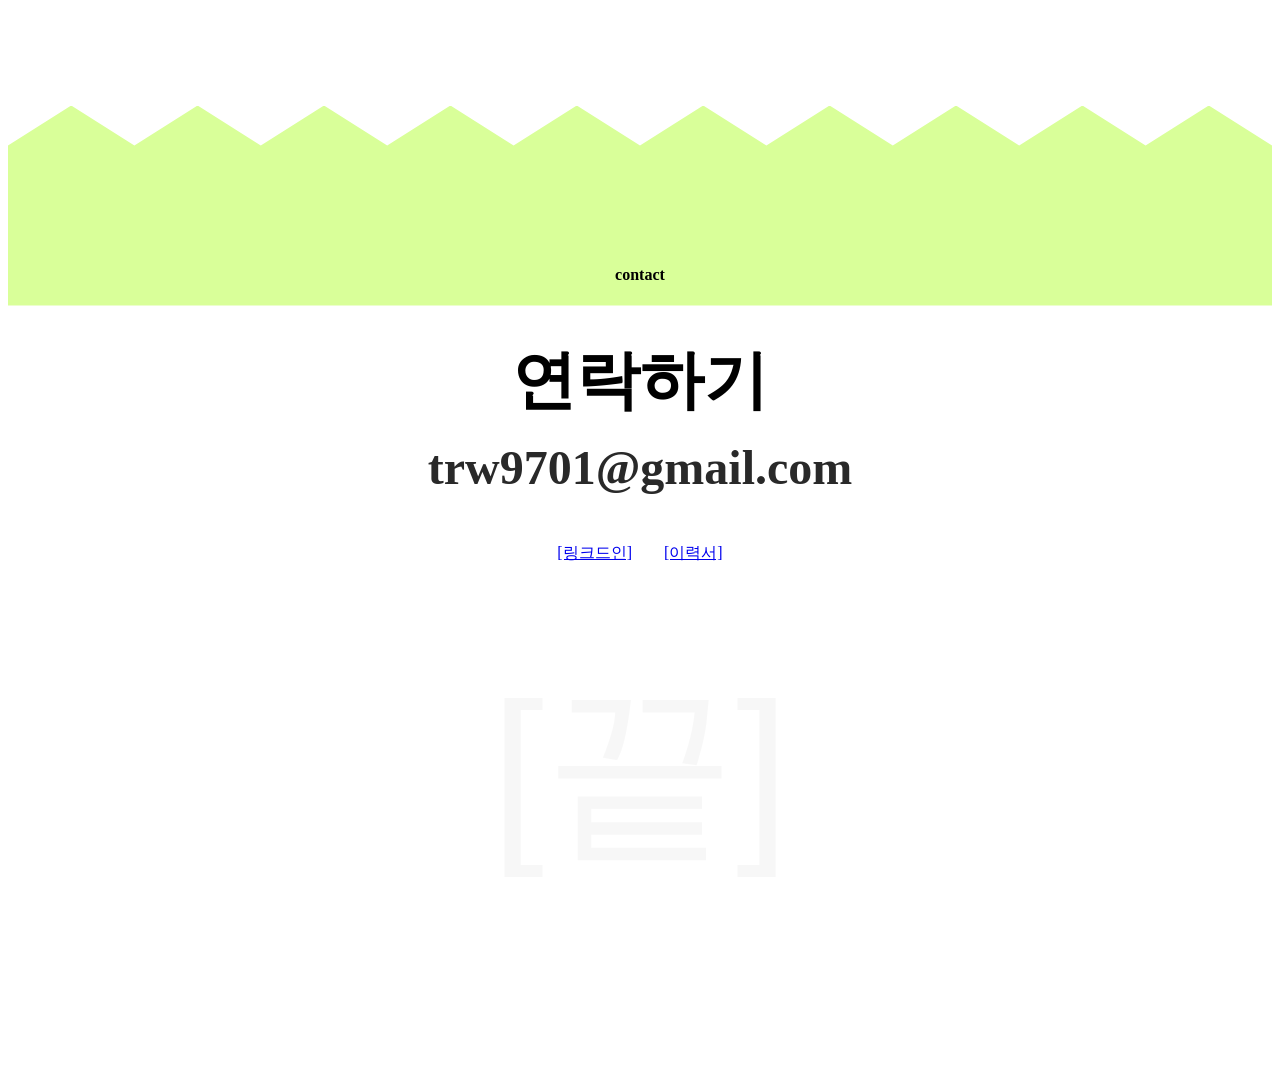
==== commit 6a8b585a: "UI: circular skill graph applied" ====
--- a/index.html
+++ b/index.html
@@ -52,13 +52,12 @@
                 </div>
                 <div class="about-info">
                     <h2 class="role">원태림<span class="sub-title"> / Taerim Won</span></h2>
+                    <p class="bio"> 서울 은평구</p>
                     <p class="bio"> 1997.01.17</p>
-                    <p class="bio"> 1997.01.17</p>
+                    <p class="bio"> 010-2256-7019</p>
+                    <p class="bio"> trw9717@naver.com</p>
+
                     <div class="about-footer">
-                        <div class="partner-logos">
-                            <span>JIO</span>
-                            <span>Johnson Controls</span>
-                        </div>
                         <a href="#" class="btn-resume">이력서 보기 <span class="icon"><i class="fa-solid fa-download"></i></span></a>
                     </div>
                 </div>
@@ -127,59 +126,71 @@
         <section class="skills-section" id="skills">
             <h2 class="section-title"><i class="fa-solid fa-layer-group"></i> Skills & Proficiency</h2>
             <div class="skills-container">
-                <div class="skill-item">
-                    <div class="skill-info">
-                        <span>HTML / CSS</span>
+                <!-- HTML / CSS -->
+                <div class="skill-item">
+                    <div class="skill-circle">
+                        <svg viewBox="0 0 100 100">
+                            <circle class="bg" cx="50" cy="50" r="45"></circle>
+                            <circle class="skill-progress" cx="50" cy="50" r="45" data-percent="95"></circle>
+                        </svg>
                         <span class="percent">95%</span>
                     </div>
-                    <div class="skill-bar">
-                        <div class="skill-progress" data-percent="95"></div>
-                    </div>
-                </div>
-                <div class="skill-item">
-                    <div class="skill-info">
-                        <span>JavaScript</span>
+                    <div class="skill-name">HTML / CSS</div>
+                </div>
+                <!-- JavaScript -->
+                <div class="skill-item">
+                    <div class="skill-circle">
+                        <svg viewBox="0 0 100 100">
+                            <circle class="bg" cx="50" cy="50" r="45"></circle>
+                            <circle class="skill-progress" cx="50" cy="50" r="45" data-percent="85"></circle>
+                        </svg>
                         <span class="percent">85%</span>
                     </div>
-                    <div class="skill-bar">
-                        <div class="skill-progress" data-percent="85"></div>
-                    </div>
-                </div>
-                <div class="skill-item">
-                    <div class="skill-info">
-                        <span>React</span>
+                    <div class="skill-name">JavaScript</div>
+                </div>
+                <!-- React -->
+                <div class="skill-item">
+                    <div class="skill-circle">
+                        <svg viewBox="0 0 100 100">
+                            <circle class="bg" cx="50" cy="50" r="45"></circle>
+                            <circle class="skill-progress" cx="50" cy="50" r="45" data-percent="80"></circle>
+                        </svg>
                         <span class="percent">80%</span>
                     </div>
-                    <div class="skill-bar">
-                        <div class="skill-progress" data-percent="80"></div>
-                    </div>
-                </div>
-                <div class="skill-item">
-                    <div class="skill-info">
-                        <span>Figma</span>
+                    <div class="skill-name">React</div>
+                </div>
+                <!-- Figma -->
+                <div class="skill-item">
+                    <div class="skill-circle">
+                        <svg viewBox="0 0 100 100">
+                            <circle class="bg" cx="50" cy="50" r="45"></circle>
+                            <circle class="skill-progress" cx="50" cy="50" r="45" data-percent="90"></circle>
+                        </svg>
                         <span class="percent">90%</span>
                     </div>
-                    <div class="skill-bar">
-                        <div class="skill-progress" data-percent="90"></div>
-                    </div>
-                </div>
-                <div class="skill-item">
-                    <div class="skill-info">
-                        <span>Photoshop</span>
+                    <div class="skill-name">Figma</div>
+                </div>
+                <!-- Photoshop -->
+                <div class="skill-item">
+                    <div class="skill-circle">
+                        <svg viewBox="0 0 100 100">
+                            <circle class="bg" cx="50" cy="50" r="45"></circle>
+                            <circle class="skill-progress" cx="50" cy="50" r="45" data-percent="85"></circle>
+                        </svg>
                         <span class="percent">85%</span>
                     </div>
-                    <div class="skill-bar">
-                        <div class="skill-progress" data-percent="85"></div>
-                    </div>
-                </div>
-                <div class="skill-item">
-                    <div class="skill-info">
-                        <span>Premiere Pro</span>
+                    <div class="skill-name">Photoshop</div>
+                </div>
+                <!-- Premiere Pro -->
+                <div class="skill-item">
+                    <div class="skill-circle">
+                        <svg viewBox="0 0 100 100">
+                            <circle class="bg" cx="50" cy="50" r="45"></circle>
+                            <circle class="skill-progress" cx="50" cy="50" r="45" data-percent="75"></circle>
+                        </svg>
                         <span class="percent">75%</span>
                     </div>
-                    <div class="skill-bar">
-                        <div class="skill-progress" data-percent="75"></div>
-                    </div>
+                    <div class="skill-name">Premiere Pro</div>
                 </div>
             </div>
         </section>
--- a/css/style.css
+++ b/css/style.css
@@ -34,14 +34,15 @@
 /* Sticky Navigation */
 .sticky-nav {
     position: sticky;
+    z-index: 100;
     top: 0;
-    z-index: 100;
     background: rgba(255, 255, 255, 0.8);
     backdrop-filter: blur(10px);
     -webkit-backdrop-filter: blur(10px);
     border-bottom: 1px solid rgba(0, 0, 0, 0.05);
     padding: 1.25rem 0;
     margin-bottom: 4rem;
+     margin-top: -20px; 
 }
 
 .nav-inner {
@@ -173,6 +174,7 @@
     letter-spacing: -0.1rem;
     line-height: 1;
     margin-bottom: 0;
+    margin-top: 0;
     color: #ffffff;
     text-shadow: 2px 2px 10px #0c5c34c0 ;
     position: relative;
@@ -206,7 +208,7 @@
     width: clamp(250px, 40vw, 500px);
     height: auto;
     filter: drop-shadow(0 30px 50px rgba(0,0,0,0.15));
-    animation: astronaut-float 6s ease-in-out infinite;
+    animation: astronaut-float 9s ease-in-out infinite;
 }
 
 /* Floating Elements */
@@ -289,13 +291,13 @@
 .about-card {
     background: #fff;
     border-radius: 30px;
-    padding: 3rem;
+    padding: 2rem;
     display: grid;
     grid-template-columns: 350px 1fr;
-    gap: 3rem;
+    gap: 1rem;
     box-shadow: 0 30px 60px rgba(0,0,0,0.05);
     border: 1px solid #f0f0f0;
-    margin-top: 100px;
+    margin-top: 50px;
 }
 
 .profile-img-container img {
@@ -320,12 +322,11 @@
 .bio {
     font-size: 1.1rem;
     color: var(--text-muted);
-    margin-bottom: 2.5rem;
 }
 
 .about-footer {
     display: flex;
-    justify-content: space-between;
+    justify-content: flex-end;
     align-items: flex-end;
 }
 
@@ -507,36 +508,62 @@
 /* Skills Section */
 .skills-container {
     display: grid;
-    grid-template-columns: 1fr 1fr;
-    gap: 2rem 4rem;
+    grid-template-columns: repeat(3, 1fr);
+    gap: 3rem;
+    text-align: center;
 }
 
 .skill-item {
-    margin-bottom: 1.5rem;
-}
-
-.skill-info {
-    display: flex;
-    justify-content: space-between;
-    margin-bottom: 0.75rem;
+    display: flex;
+    flex-direction: column;
+    align-items: center;
+    gap: 1rem;
+}
+
+.skill-circle {
+    position: relative;
+    width: 140px;
+    height: 140px;
+}
+
+.skill-circle svg {
+    width: 100%;
+    height: 100%;
+    transform: rotate(-90deg); /* 12시 방향부터 시작하도록 회전 */
+}
+
+.skill-circle circle {
+    fill: none;
+    stroke-width: 8;
+    stroke-linecap: round;
+}
+
+.skill-circle .bg {
+    stroke: #f0f0f0;
+}
+
+.skill-circle .skill-progress {
+    stroke: var(--accent-blue);
+    stroke-dasharray: 283; /* 2 * PI * R (2 * 3.14 * 45) */
+    stroke-dashoffset: 283; /* 처음에 가려둠 */
+    transition: stroke-dashoffset 1.5s cubic-bezier(0.1, 0, 0.2, 1);
+}
+
+.skill-circle .percent {
+    position: absolute;
+    top: 50%;
+    left: 50%;
+    transform: translate(-50%, -50%);
+    font-size: 1.2rem;
+    font-weight: 700;
+    font-family: var(--font-heading);
+}
+
+.skill-name {
+    font-size: 1.1rem;
     font-weight: 600;
     font-family: var(--font-heading);
-}
-
-.skill-bar {
-    width: 100%;
-    height: 12px;
-    background: #f0f0f0;
-    border-radius: 100px;
-    overflow: hidden;
-}
-
-.skill-progress {
-    height: 100%;
-    width: 0;
-    background: var(--accent-blue);
-    border-radius: 100px;
-    transition: width 1.5s cubic-bezier(0.1, 0, 0.2, 1);
+    color: var(--text-main);
 }
 
 /* Creations Section */
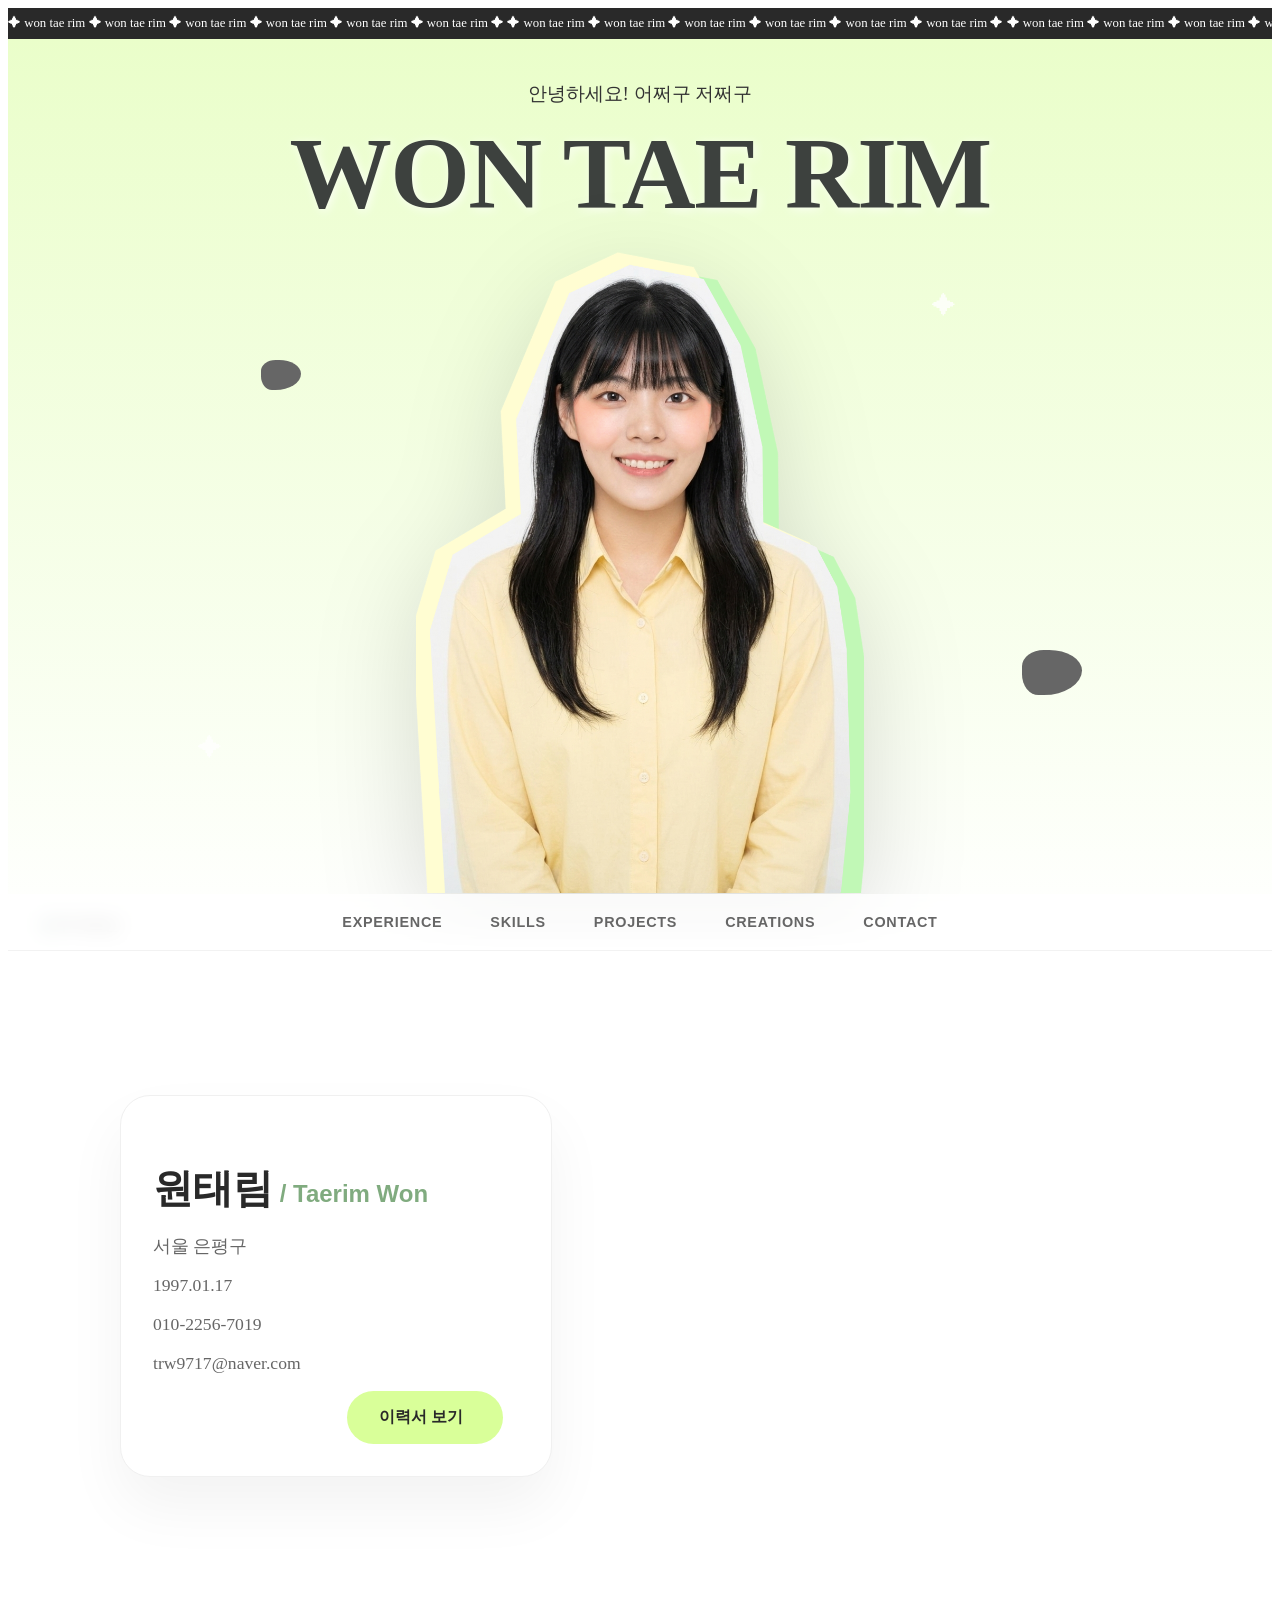
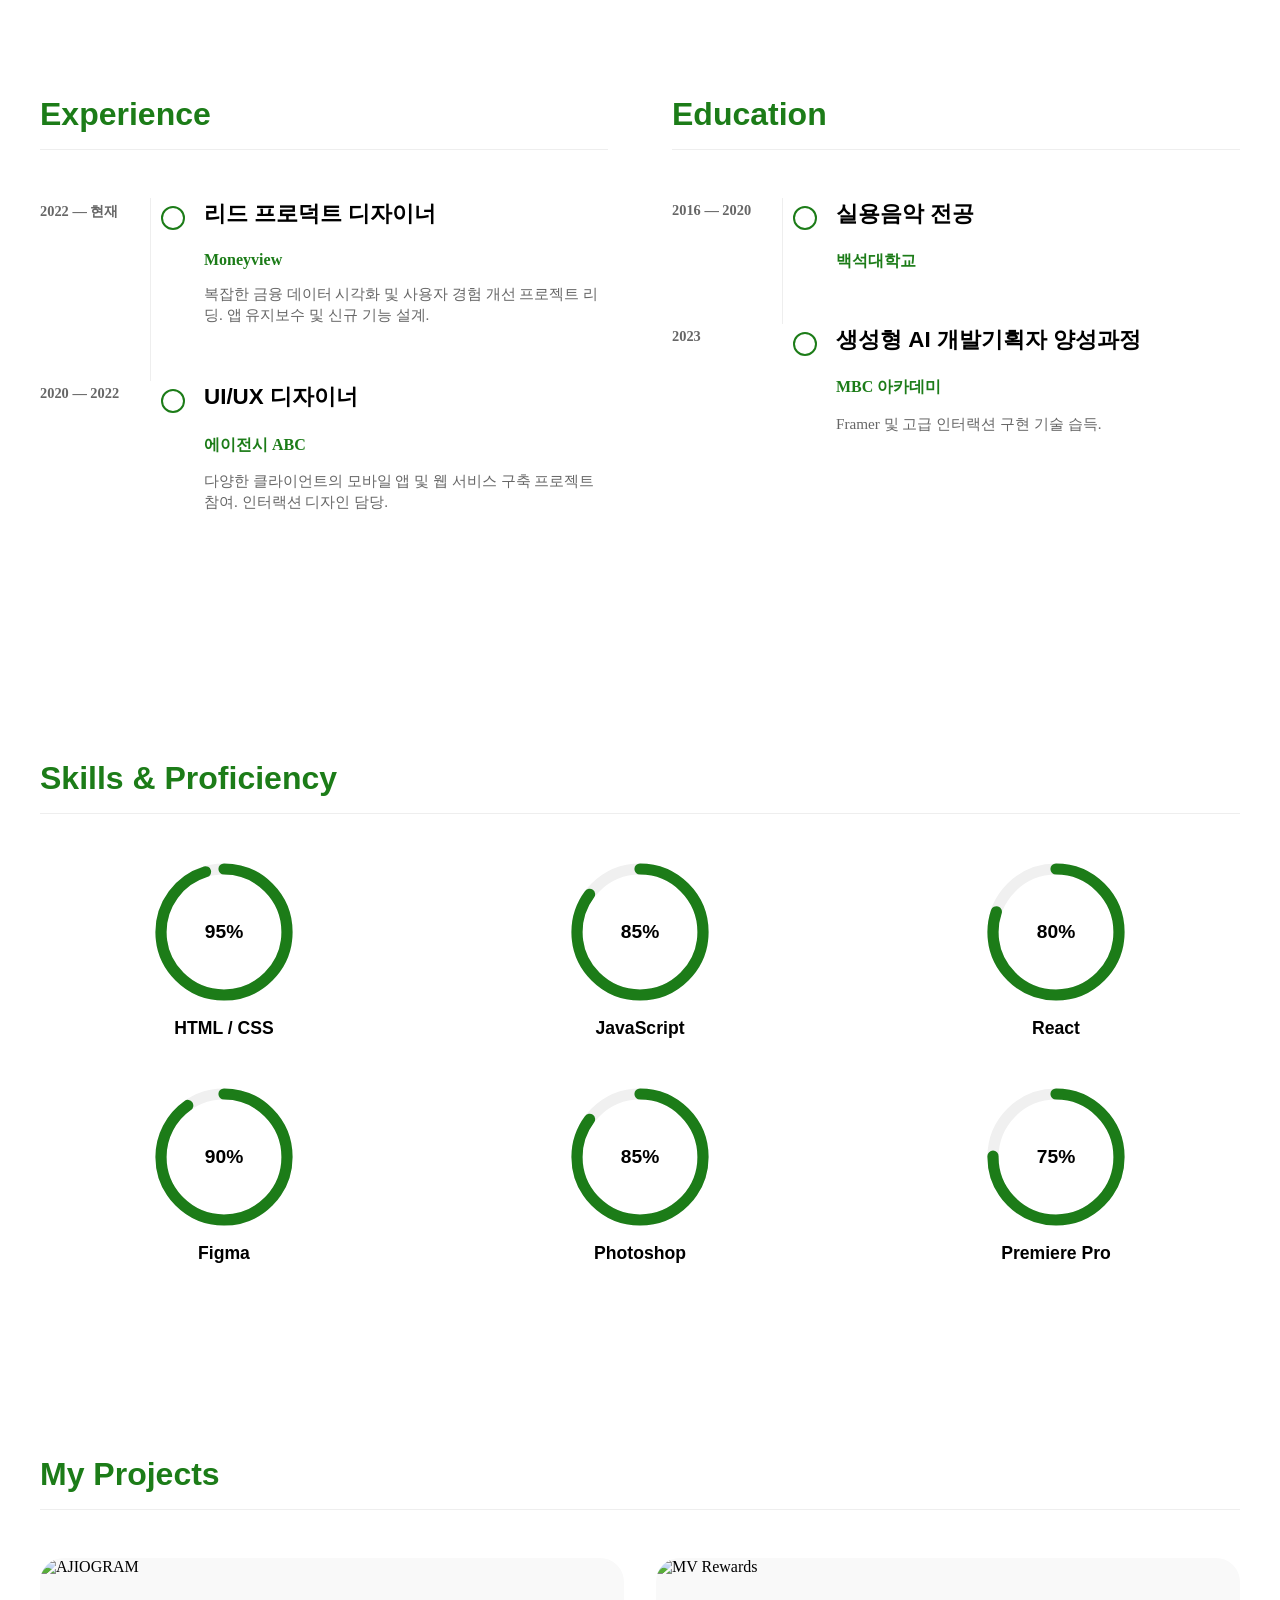
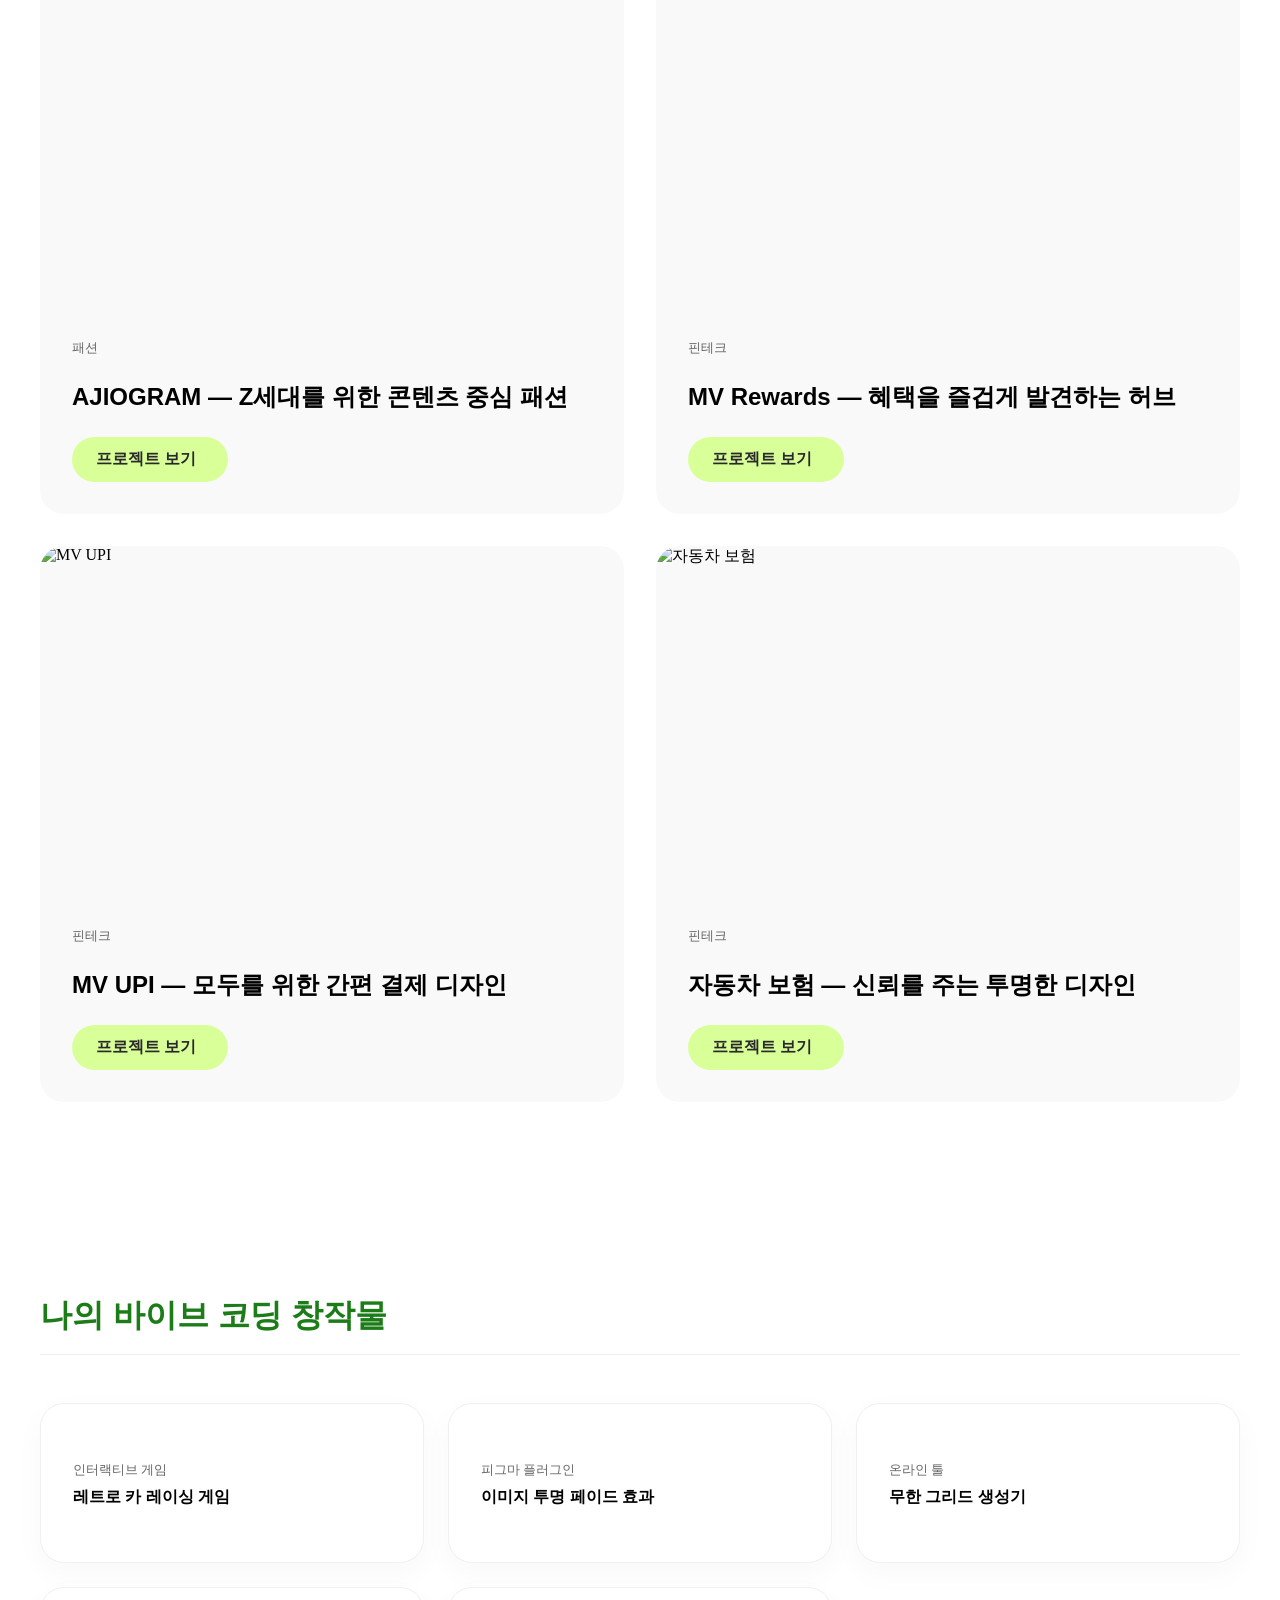
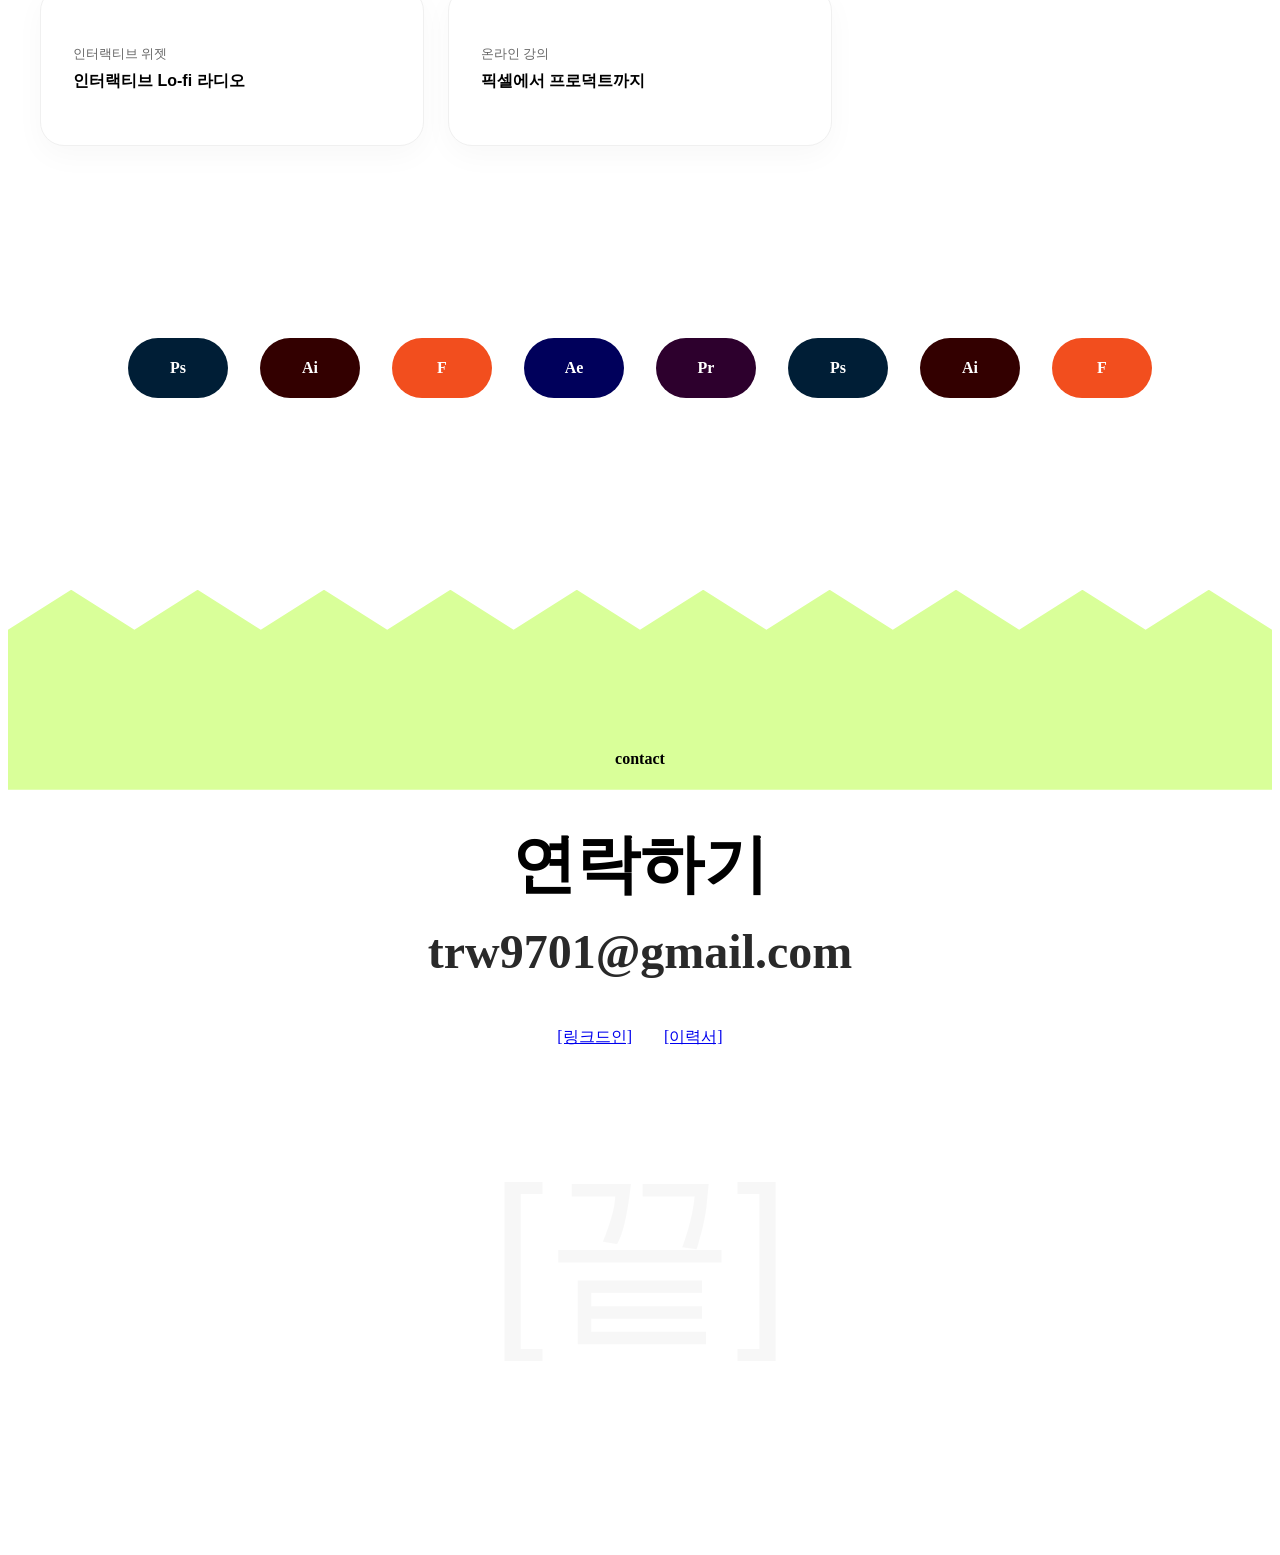
==== commit 07ac1169: "상단 및 레이아웃 정리" ====
--- a/index.html
+++ b/index.html
@@ -6,8 +6,8 @@
     <title>won tae rim portfolio</title>
     <!-- Fonts -->
     <link href="https://fonts.cdnfonts.com/css/gmarket-sans" rel="stylesheet">
-  <link href="https://cdn.jsdelivr.net/npm/@noonnu/s-coredream-4regular@0.0.1/index.min.css
-" rel="stylesheet">
+    <link href="https://cdn.jsdelivr.net/npm/@noonnu/s-coredream-4regular@0.0.1/index.min.css" rel="stylesheet">
+    <link href="https://cdn.jsdelivr.net/npm/@noonnu/tt-together@0.1.0/index.min.css" rel="stylesheet">
     <link href="https://cdn.jsdelivr.net/npm/pretendard-std@1.3.9/dist/web/static/pretendard-std.min.css" rel="stylesheet">
     <link rel="stylesheet" href="https://cdnjs.cloudflare.com/ajax/libs/font-awesome/7.0.1/css/all.min.css">
     <link rel="stylesheet" href="css/style.css">
@@ -27,7 +27,7 @@
             
             <div class="hero-content">
                 <div class="welcome-text">안녕하세요! 어쩌구 저쩌구</div>
-                <h1 class="main-title">WON <br>TAE RIM
+                <h1 class="main-title">WON TAE RIM
                 </h1>
                 
                 <div class="main-photo">
@@ -43,28 +43,7 @@
         </div>
     </header>
 
-    <!-- About Card  소개글-->
-    <main class="content-wrapper">
-        <section class="about-section">
-            <div class="about-card">
-                <div class="profile-img-container">
-                    <img src="https://framerusercontent.com/images/7xW1Iq9jD9N8jXj7j9jD9N8jXj7.jpg" alt="수다르산" class="profile-img">
-                </div>
-                <div class="about-info">
-                    <h2 class="role">원태림<span class="sub-title"> / Taerim Won</span></h2>
-                    <p class="bio"> 서울 은평구</p>
-                    <p class="bio"> 1997.01.17</p>
-                    <p class="bio"> 010-2256-7019</p>
-                    <p class="bio"> trw9717@naver.com</p>
-
-                    <div class="about-footer">
-                        <a href="#" class="btn-resume">이력서 보기 <span class="icon"><i class="fa-solid fa-download"></i></span></a>
-                    </div>
-                </div>
-            </div>
-        </section>
-
-        <!-- Sticky Navigation -->
+            <!-- Sticky Navigation -->
         <nav class="sticky-nav">
             <div class="nav-inner">
                 <a href="#resume">Experience</a>
@@ -74,6 +53,28 @@
                 <a href="#contact">Contact</a>
             </div>
         </nav>
+
+
+    <!-- About Card  소개글-->
+    <main class="content-wrapper">
+        <section class="about-section">
+            <div class="profile-img-container">
+                <img src="https://framerusercontent.com/images/7xW1Iq9jD9N8jXj7j9jD9N8jXj7.jpg" alt="수다르산" class="profile-img">
+            </div>
+            <div class="about-card">
+                <div class="about-info">
+                    <h2 class="role">원태림<span class="sub-title"> / Taerim Won</span></h2>
+                    <p class="bio"> 서울 은평구</p>
+                    <p class="bio"> 1997.01.17</p>
+                    <p class="bio"> 010-2256-7019</p>
+                    <p class="bio"> trw9717@naver.com</p>
+
+                    <div class="about-footer">
+                        <a href="#" class="btn-resume">이력서 보기 <span class="icon"><i class="fa-solid fa-download"></i></span></a>
+                    </div>
+                </div>
+            </div>
+        </section>
         
         <!-- Experience & Education -->
         <section class="resume-section" id="resume">
@@ -106,15 +107,14 @@
                         <div class="resume-date">2016 — 2020</div>
                         <div class="resume-content">
                             <h3>실용음악 전공</h3>
-                            <p class="company">대학교 이름</p>
-                            <p class="desc">브랜드 디자인 및 디지털 타이포그래피 심화 과정 이수.</p>
+                            <p class="company">백석대학교</p>
                         </div>
                     </div>
                     <div class="resume-item">
                         <div class="resume-date">2023</div>
                         <div class="resume-content">
-                            <h3>UI/UX 바이브 코딩 과정</h3>
-                            <p class="company">XX 코딩 아카데미</p>
+                            <h3>생성형 AI 개발기획자 양성과정</h3>
+                            <p class="company">MBC 아카데미</p>
                             <p class="desc">Framer 및 고급 인터랙션 구현 기술 습득.</p>
                         </div>
                     </div>
--- a/css/style.css
+++ b/css/style.css
@@ -1,10 +1,72 @@
+@font-face {
+    font-family: 'Paperozi';
+    src: url('https://cdn.jsdelivr.net/gh/projectnoonnu/2408-3@1.0/Paperlogy-1Thin.woff2') format('woff2');
+    font-weight: 100;
+    font-display: swap;
+}
+
+@font-face {
+    font-family: 'Paperozi';
+    src: url('https://cdn.jsdelivr.net/gh/projectnoonnu/2408-3@1.0/Paperlogy-2ExtraLight.woff2') format('woff2');
+    font-weight: 200;
+    font-display: swap;
+}
+
+@font-face {
+    font-family: 'Paperozi';
+    src: url('https://cdn.jsdelivr.net/gh/projectnoonnu/2408-3@1.0/Paperlogy-3Light.woff2') format('woff2');
+    font-weight: 300;
+    font-display: swap;
+}
+
+@font-face {
+    font-family: 'Paperozi';
+    src: url('https://cdn.jsdelivr.net/gh/projectnoonnu/2408-3@1.0/Paperlogy-4Regular.woff2') format('woff2');
+    font-weight: 400;
+    font-display: swap;
+}
+
+@font-face {
+    font-family: 'Paperozi';
+    src: url('https://cdn.jsdelivr.net/gh/projectnoonnu/2408-3@1.0/Paperlogy-5Medium.woff2') format('woff2');
+    font-weight: 500;
+    font-display: swap;
+}
+
+@font-face {
+    font-family: 'Paperozi';
+    src: url('https://cdn.jsdelivr.net/gh/projectnoonnu/2408-3@1.0/Paperlogy-6SemiBold.woff2') format('woff2');
+    font-weight: 600;
+    font-display: swap;
+}
+
+@font-face {
+    font-family: 'Paperozi';
+    src: url('https://cdn.jsdelivr.net/gh/projectnoonnu/2408-3@1.0/Paperlogy-7Bold.woff2') format('woff2');
+    font-weight: 700;
+    font-display: swap;
+}
+
+@font-face {
+    font-family: 'Paperozi';
+    src: url('https://cdn.jsdelivr.net/gh/projectnoonnu/2408-3@1.0/Paperlogy-8ExtraBold.woff2') format('woff2');
+    font-weight: 800;
+    font-display: swap;
+}
+
+@font-face {
+    font-family: 'Paperozi';
+    src: url('https://cdn.jsdelivr.net/gh/projectnoonnu/2408-3@1.0/Paperlogy-9Black.woff2') format('woff2');
+    font-weight: 900;
+    font-display: swap;
+}
 :root {
     --bg-primary: #ffffff;
     --accent-blue: #1c7c18;
     --accent-green: #D9FF99;
     --text-dark: #292929;
     --text-muted: #666666;
-    --font-heading: 's-coredream-4regular', sans-serif;
+    --font-heading: 'Paperozi', sans-serif;
     --font-body: 'Pretendard Std', sans-serif;
     --section-spacing: 12rem; /* 간격을 10rem에서 12rem으로 확대 */
 }
@@ -42,7 +104,7 @@
     border-bottom: 1px solid rgba(0, 0, 0, 0.05);
     padding: 1.25rem 0;
     margin-bottom: 4rem;
-     margin-top: -20px; 
+     margin-top: -45px; 
 }
 
 .nav-inner {
@@ -139,7 +201,7 @@
     left: 0;
     width: 100%;
     height: 100%;
-    background: linear-gradient(to bottom, #e3ff80 0%, #dfffde 50%, #ffffff 100%);
+    background: linear-gradient(to bottom, #EAFECA 0%,#ffffff 100%);
     z-index: 1;
 }
 
@@ -169,14 +231,15 @@
 }
 
 .main-title {
-    font-family: "gmarket-sans";
-    font-size: clamp(10rem, 15vw, 12rem);
+    font-family: Paperozi;
+    font-weight: 900;
+    font-size: clamp(5rem, 8vw, 8rem);
     letter-spacing: -0.1rem;
     line-height: 1;
     margin-bottom: 0;
     margin-top: 0;
-    color: #ffffff;
-    text-shadow: 2px 2px 10px #0c5c34c0 ;
+    color: #3d413e;
+    text-shadow: 2px 2px 10px #ffffffc0 ;
     position: relative;
     z-index: 4; /* Behind astronaut wrapper */
     pointer-events: none;
@@ -201,11 +264,11 @@
 .main-photo {
     position: relative;
     z-index: 6; /* In front of main-title */
-    margin-top: -100px; /* Overlap with text */
+    /* margin-top: -100px; Overlap with text */
 }
 
 .astronaut-img {
-    width: clamp(250px, 40vw, 500px);
+    width: clamp(250px, 35vw, 600px);
     height: auto;
     filter: drop-shadow(0 30px 50px rgba(0,0,0,0.15));
     animation: astronaut-float 9s ease-in-out infinite;
@@ -255,8 +318,8 @@
 
 /* Animations */
 @keyframes astronaut-float {
-    0%, 100% { transform: translateY(0) rotate(-2deg); }
-    50% { transform: translateY(-30px) rotate(2deg); }
+    0%, 100% { transform: translateY(0) rotate(-1deg); }
+    50% { transform: translateY(-10px) rotate(1deg); }
 }
 
 @keyframes ufo-float {
@@ -286,6 +349,7 @@
     margin-top: -100px;
     position: relative;
     z-index: 20;
+    display: flex;
 }
 
 .about-card {
@@ -297,7 +361,7 @@
     gap: 1rem;
     box-shadow: 0 30px 60px rgba(0,0,0,0.05);
     border: 1px solid #f0f0f0;
-    margin-top: 50px;
+    margin-top: 180px;
 }
 
 .profile-img-container img {
@@ -379,11 +443,12 @@
 
 .projects-grid {
     display: grid;
-    grid-template-columns: 1fr;
+    grid-template-columns: 1fr 1fr;
     gap: 2rem;
 }
 
 .project-card {
+
     background: #f9f9f9;
     border-radius: 24px;
     overflow: hidden;
@@ -492,6 +557,7 @@
 .resume-content h3 {
     font-family: var(--font-heading);
     font-size: 1.4rem;
+    margin-top: 0px;
 }
 
 .company {
